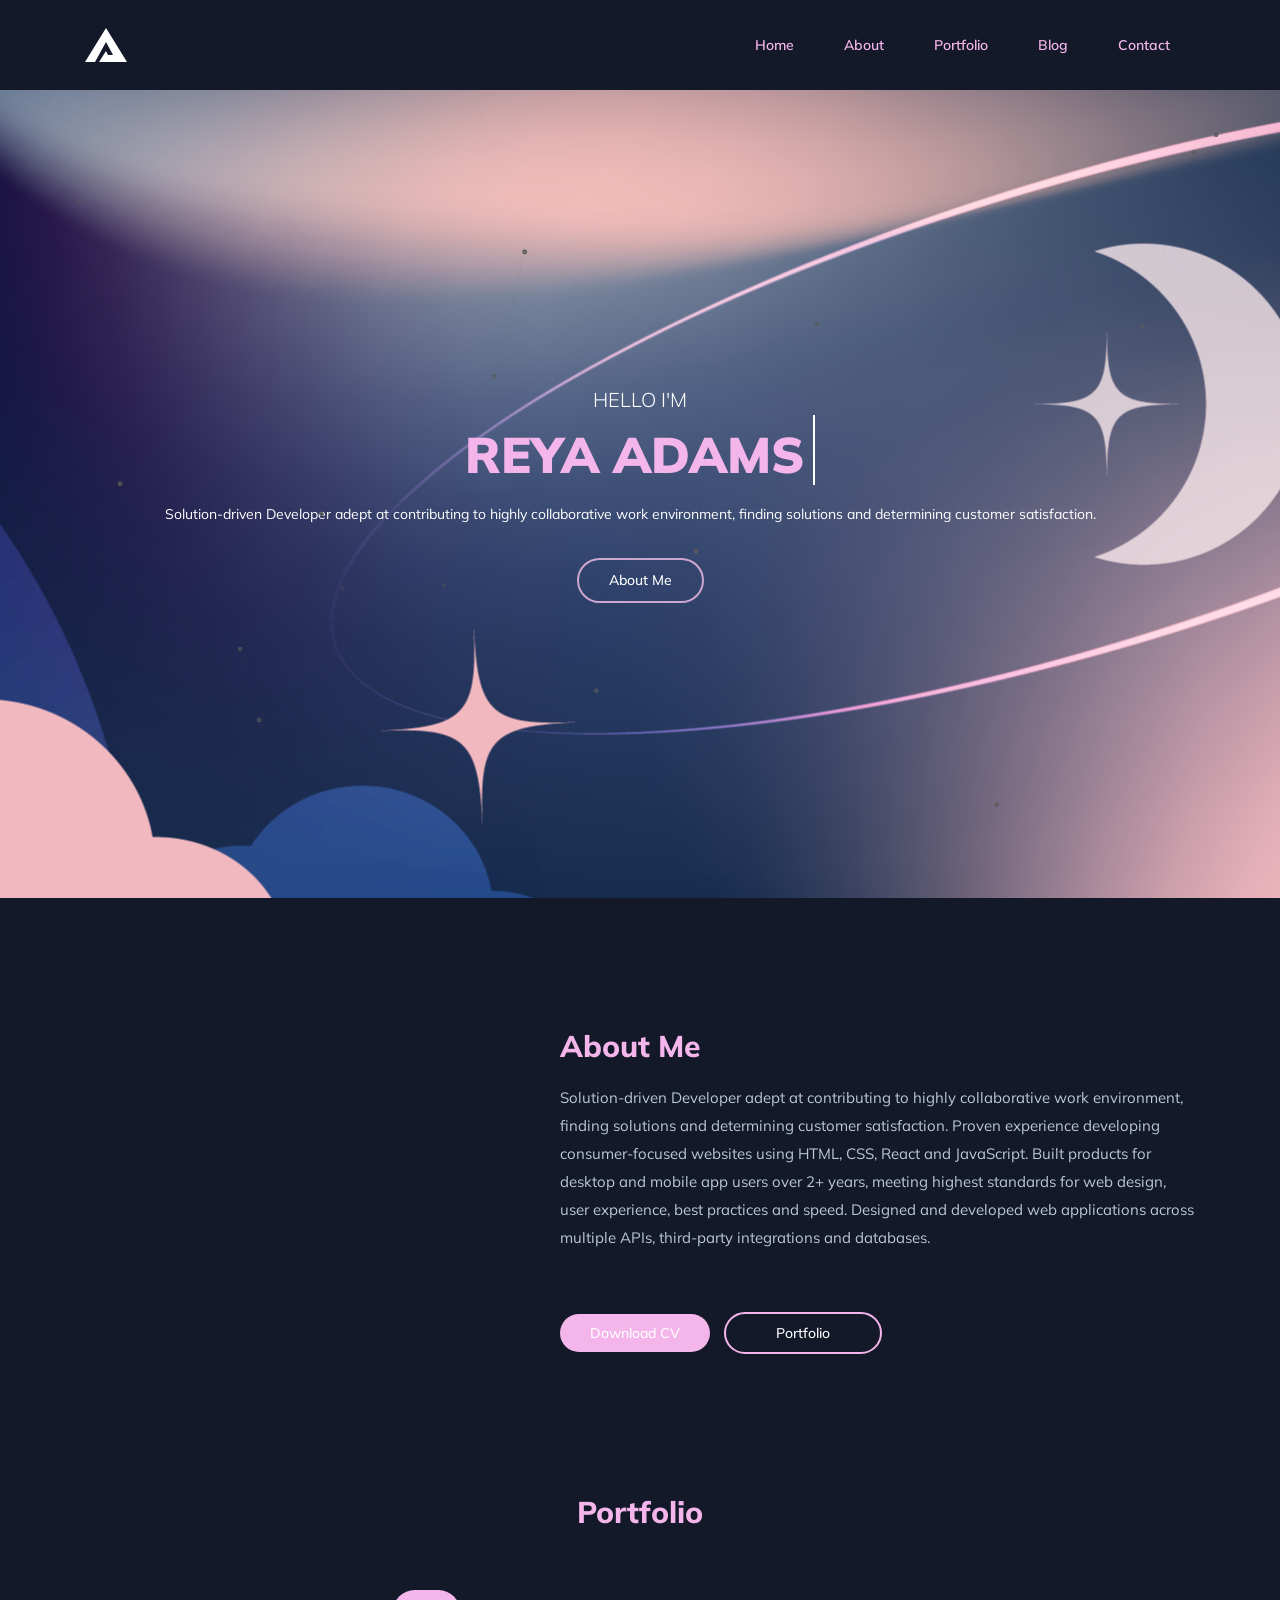
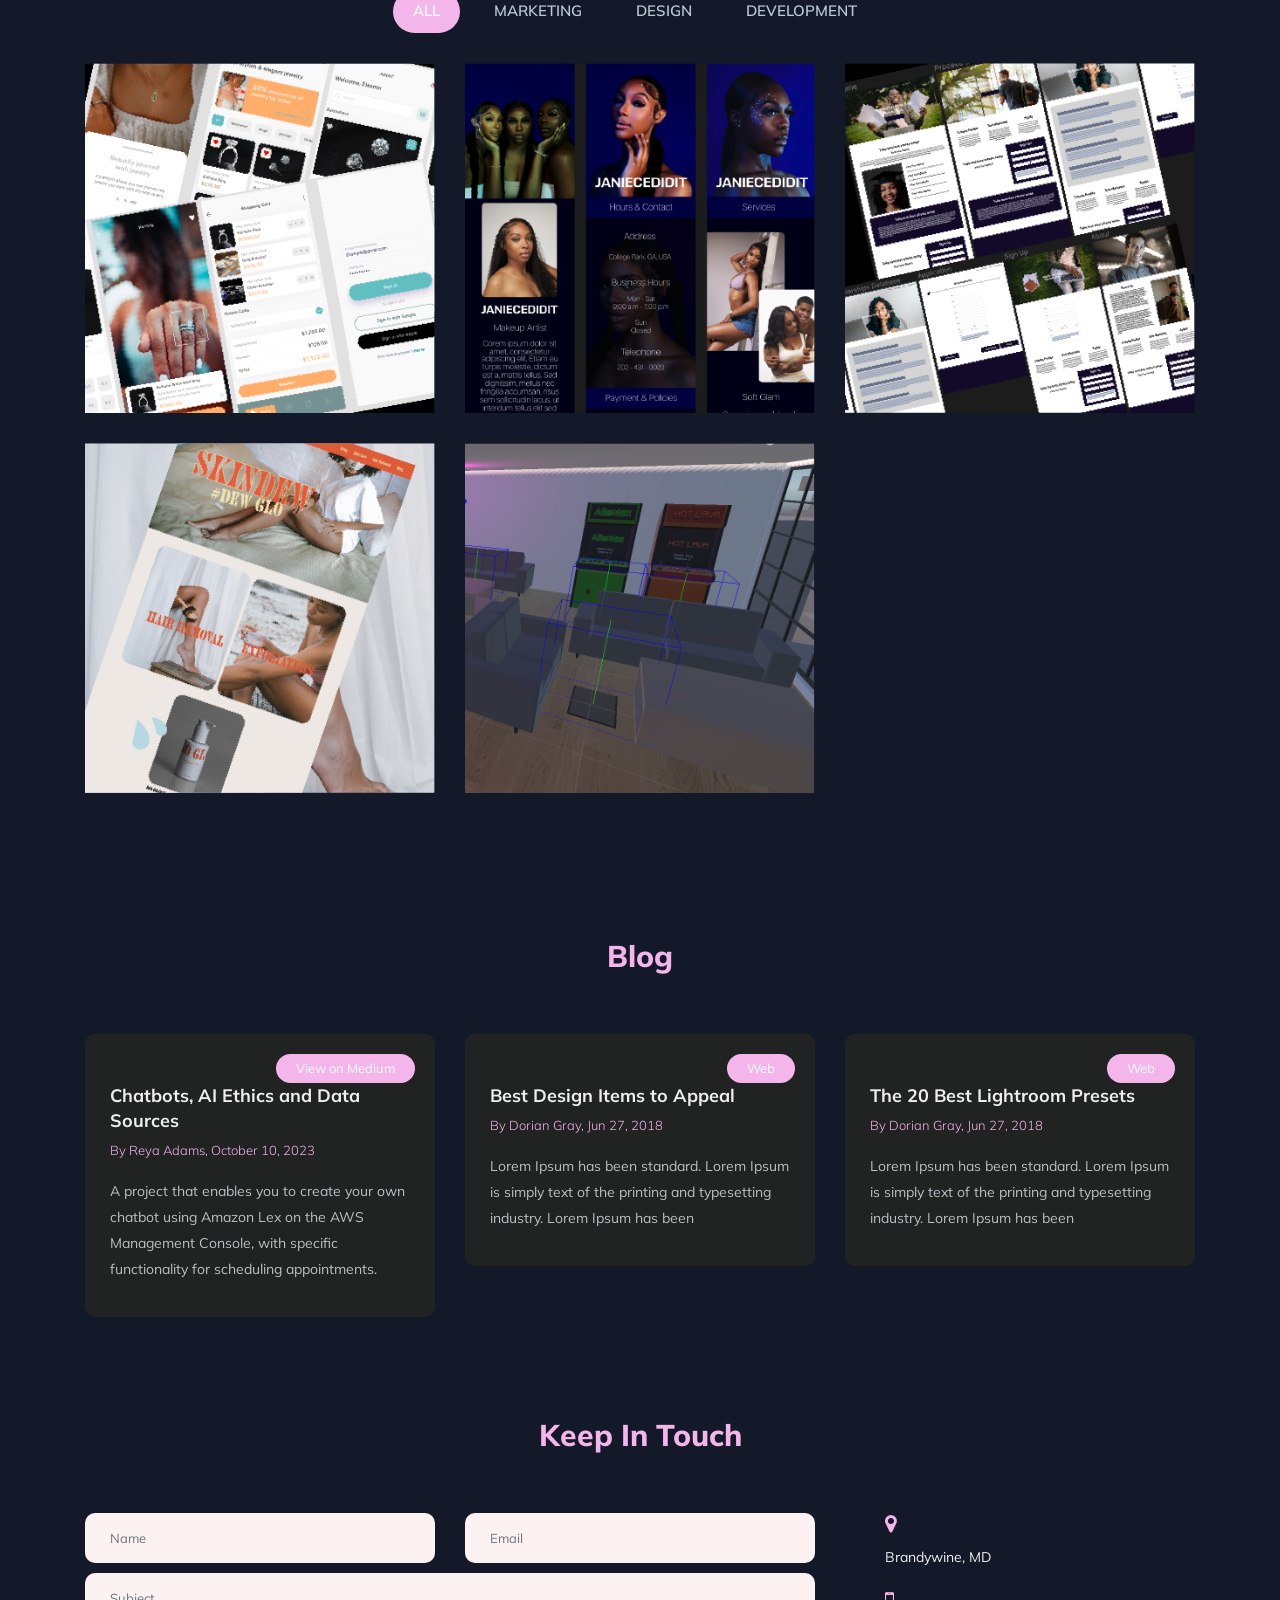
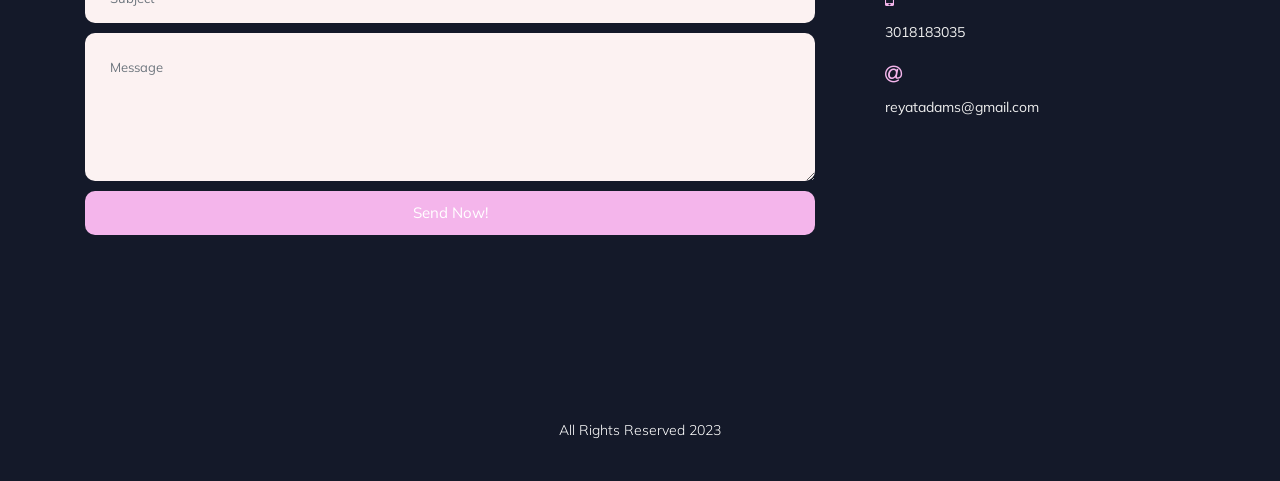
==== index.html @ 49f4ecae "rearrange files" ====
<!DOCTYPE html>
<html lang="en">
    <head>
        <!-- Title -->
        <title>Reya's Portfolio</title>
        <meta charset="UTF-8">
        <meta name="viewport" content="width=device-width, initial-scale=1.0">
        <meta http-equiv="X-UA-Compatible" content="ie=edge">
        
        <!-- description -->
        <meta
            name="description"
            content="A web developer portfolio contributing to highly collaborative work enviroment and finding solutions."/>
        <!-- keywords -->
        <meta
            name="keywords"
            content="creative, modern, clean, bootstrap responsive, html5, css3, portfolio, blog, agency, templates, multipurpose, one page, corporate, start-up, studio, branding, designer, freelancer, carousel, parallax, photography, personal"/>
        <!-- animation -->
        <link rel="stylesheet" href="css/plugins/animate.css"/>
        <!-- Animated Headlines -->
        <link rel="stylesheet" href="css/plugins/animated-headlines.css">
        <!-- bootstrap -->
        <link rel="stylesheet" href="css/bootstrap.min.css"/>
        <!-- font-awesome icon -->
        <link
            href="https://stackpath.bootstrapcdn.com/font-awesome/4.7.0/css/font-awesome.min.css"
            rel="stylesheet">
        <!-- Google Font -->
        <link
            href="https://fonts.googleapis.com/css?family=Muli:200,300,400,600,700,800,900"
            rel="stylesheet">
        <!-- Animated Headlines -->
        <link rel="stylesheet" href="css/plugins/animated-headlines.css">
        <!-- magnific popup -->
        <link rel="stylesheet" href="css/plugins/magnific-popup.css"/>
        <!-- Main Style -->
        <link rel="stylesheet" href="css/main.css"/>
    </head>

    <body>
        <!-- ===== Start Navbar ===== -->
        <nav class="navbar navbar-expand-lg navbar-dark bg-dark fixed-top">
            <div class="container">
                <a class="navbar-brand" href="#"><img src="img/logo.png" alt=""></a>
                <button
                    class="navbar-toggler"
                    type="button"
                    data-toggle="collapse"
                    data-target="#navbarNav"
                    aria-controls="navbarNav"
                    aria-expanded="false"
                    aria-label="Toggle navigation">
                    <span class="navbar-toggler-icon"></span>
                </button>
                <div class="collapse navbar-collapse" id="navbarNav">
                    <ul class="navbar-nav ml-auto">
                        <li class="nav-item">
                            <a class="nav-link" href="#slider">Home</a>
                        </li>
                        <li class="nav-item">
                            <a class="nav-link" href="#about">About</a>
                        </li>
                        <li class="nav-item">
                            <a class="nav-link" href="#portfolio">Portfolio</a>
                        </li>
                        <li class="nav-item">
                            <a class="nav-link" href="#blog">Blog</a>
                        </li>
                        <li class="nav-item">
                            <a class="nav-link" href="#contact">Contact</a>
                        </li>
                    </ul>
                </div>
            </div>
        </nav>
        <!-- ===== End Navbar ===== -->

        <!-- ===== Start Slider ===== -->
        <section class="slider d-flex justify-content-center" id="slider">
            <div class="container text-center">
                    <div class="row all-content">
                        <div class="col-12">
                            <div class="left-content">
                                <p class="hello">
                                    HELLO I'M</p>
                                <!-- Animated Text-->
                                <div class="animated-headlines">
                                    <h1 class="cd-headline clip is-full-width">
                                        <span class="cd-words-wrapper">
                                            <b class="is-visible">Reya Adams</b>
                                            <b>Web Developer</b>
                                            <b>UI/UX Designer</b>
                                        </span>
                                    </h1>
                                </div>
                                <p class="paragraph">
                                    Solution-driven Developer adept at contributing to highly collaborative work environment, finding solutions and determining customer satisfaction.  <br>
                                </p>
                                <a href="#about" target="_blank" class="btn">About Me</a>
                            </div>
                        </div>
                    </div>
            </div>
            <div id="particles-js" class="particels"></div>
        </section>
        <!-- ===== End Slider ===== -->



        <!-- ===== Start About Me ===== -->
        <section class="about-me" id="about">
            <div class="container">
                <div class="row">
                    <div class="col-md-5">
                        <img src="/images/ProfileImage.png" alt="" class="img-fluid">
                    </div>
                    <div class="col-md-7">
                        <h2>About Me</h2>
                        <p>
                            Solution-driven Developer adept at contributing to highly collaborative work environment, finding solutions and determining customer satisfaction. Proven experience developing consumer-focused websites using HTML, CSS, React and JavaScript. Built products for desktop and mobile app users over 2+ years, meeting highest standards for web design, user experience, best practices and speed. Designed and developed web applications across multiple APIs, third-party integrations and databases.
                            <br><br>
                        </p>
                        <a href="https://umuc365-my.sharepoint.com/:w:/g/personal/radams100_student_umgc_edu/EfVvAYSEjItKvmGpZbCrmuQBVjo6UAZ3jlsOa-vEz3hEPQ?e=aNS7NP" target="_blank" class="btn-1">Download CV</a>
                        <a href="#portfolio" class="btn-2">Portfolio</a>
                    </div>
                </div>
            </div>
        </section>
        <!-- ===== End About Me ===== -->

        

       

        <!-- ===== Start Portfolio ===== -->
        <section class="portfolio" id="portfolio">
            <div class="container">
                <h2 class="text-center">Portfolio</h2>
                <div class="row">
                    <div class="col-sm-12">
                        <div class="button-group filter-button-group text-center">
                            <button data-filter="*" class="active">All</button>
                            <button data-filter=".marketing">Marketing</button>
                            <button data-filter=".design">Design</button>
                            <button data-filter=".development">Development</button>
                        </div>
                    </div>
                </div>
                <div class="row grid">
                    <!-- Image-1 -->
                    <div class="col-lg-4 col-md-6 grid-item marketing">
                        <div class="single-portfolio-item ">
                            <img src="/images/Avant.png" alt="" class="img-fluid">
                            <div class="overlay text-center">
                                <div class="content">
                                    <h3>Avant</h3>
                                    <p>Brand</p>
                                    <a href="https://via.placeholder.com/400x400" class="image-link">
                                        <span class="fa fa-eye"></span></a>
                                </div>
                            </div>
                        </div>
                    </div>
                    <!-- Image-2 -->
                    <div class="col-lg-4 col-md-6 grid-item marketing">
                        <div class="single-portfolio-item">
                            <img src="/images/JDI.png" alt="" class="img-fluid">
                            <div class="overlay text-center">
                                <div class="content">
                                    <h3>Brex Logo</h3>
                                    <p>Brand</p>
                                    <a href="https://via.placeholder.com/400x400" class="image-link">
                                        <span class="fa fa-eye"></span></a>
                                </div>
                            </div>
                        </div>
                    </div>
                    <!-- Image-3 -->
                    <div class="col-lg-4 col-md-6 grid-item design">
                        <div class="single-portfolio-item">
                            <img src="/images/Schola.png" alt="" class="img-fluid">
                            <div class="overlay text-center">
                                <div class="content">
                                    <h3>Brex Logo</h3>
                                    <p>Brand</p>
                                    <a href="https://via.placeholder.com/400x400" class="image-link">
                                        <span class="fa fa-eye"></span></a>
                                </div>
                            </div>
                        </div>
                    </div>
                    <!-- Image-4 -->
                    <div class="col-lg-4 col-md-6 grid-item design">
                        <div class="single-portfolio-item">
                            <img src="/images/SkinDew.png" alt="" class="img-fluid">
                            <div class="overlay text-center">
                                <div class="content">
                                    <h3>Brex Logo</h3>
                                    <p>Brand</p>
                                    <a href="https://via.placeholder.com/400x400" class="image-link">
                                        <span class="fa fa-eye"></span></a>
                                </div>
                            </div>
                        </div>
                    </div>
                    <!-- Image-5 -->
                    <div class="col-lg-4 col-md-6 grid-item development">
                        <div class="single-portfolio-item">
                            <img src="/images/VR.png" alt="" class="img-fluid">
                            <div class="overlay text-center">
                                <div class="content">
                                    <h3>Brex Logo</h3>
                                    <p>Brand</p>
                                    <a href="https://via.placeholder.com/400x400" class="image-link">
                                        <span class="fa fa-eye"></span></a>
                                </div>
                            </div>
                        </div>
                    </div>
                   
                            </div>
                        </div>
                    </div>
                </div>

            </div>
        </section>
        <!-- ===== End Portfolio ===== -->


        


        <!-- ===== Start Blog ===== -->
        <section class="blog" id="blog">
            <div class="container">
                <h2 class="text-center">Blog</h2>
                <div class="row">
                    <!-- Post-1 -->
                    <div class="co-md-6 col-lg-4">
                        <div class="box">
                            <div class="image">
                                    <img src="https://miro.medium.com/v2/resize:fit:1200/0*gP3hBr9Vna3K8XTr.jpg" alt="">
                                    <a href="https://medium.com/@reyatadams/chatbots-ai-ethics-and-data-sources-a47f3e309e22" class="cate">View on Medium</a>
                            </div>
                            <div class="text">
                                    <h3><a href="https://medium.com/@reyatadams/chatbots-ai-ethics-and-data-sources-a47f3e309e22">Chatbots, AI Ethics and Data Sources</a></h3>
                                    <h4>By Reya Adams, October 10, 2023</h4>
                                    <p>A project that enables you to create your own chatbot using Amazon Lex on the AWS Management Console, with specific functionality for scheduling appointments.</p>
                            </div>
                        </div>
                    </div>
                    <!-- Post-2 -->
                    <div class="co-md-6 col-lg-4">
                            <div class="box">
                                <div class="image">
                                        <img src="https://via.placeholder.com/400x250" alt="">
                                        <a href="" class="cate">Web</a>
                                </div>
                                <div class="text">
                                        <h3><a href="">Best Design Items to Appeal</a></h3>
                                        <h4>By Dorian Gray, Jun 27, 2018</h4>
                                        <p>Lorem Ipsum has been standard. Lorem Ipsum is simply text of the printing and typesetting industry. Lorem Ipsum has been</p>
                                </div>
                            </div>
                        </div>
                        <!-- Post-3 -->
                    <div class="co-md-6 col-lg-4">
                            <div class="box">
                                <div class="image">
                                        <img src="https://via.placeholder.com/400x250" alt="">
                                        <a href="" class="cate">Web</a>
                                </div>
                                <div class="text">
                                        <h3><a href="">The 20 Best Lightroom Presets</a></h3>
                                        <h4>By Dorian Gray, Jun 27, 2018</h4>
                                        <p>Lorem Ipsum has been standard. Lorem Ipsum is simply text of the printing and typesetting industry. Lorem Ipsum has been</p>
                                </div>
                            </div>
                        </div>

                </div>
            </div>
        </section>
        <!-- ===== End Blog ===== -->



        <!-- ===== Start Contact ===== -->
        <section class="contact" id="contact"> 
            <h2 class="text-center">Keep In Touch</h2>
            <div class="container">
                <div class="row">
                    <div class="col-md-8">

                        <form>
                            <div class="row">
                                <div class="col-sm-6">
                                    <input type="text" class="form-control" placeholder="Name">
                                </div>
                                <div class="col-sm-6">
                                    <input type="email" class="form-control" placeholder="Email">
                                </div>
                                <div class="col-sm-12">
                                    <input type="text" class="form-control" placeholder="Subject">
                                </div>
                            </div>
                            <div class="form-group">
                                <textarea class="form-control" rows="5" id="comment" placeholder="Message"></textarea>
                            </div>
                            <button class="btn btn-block" type="submit">Send Now!</button>
                        </form>
                    </div>
                    <div class="col-md-4">
                        <div class="info">
                            <span class="fa fa-map-marker"></span>
                            <p>Brandywine, MD</p>

                            <span class="fa fa-mobile"></span>
                            <p>3018183035</p>

                            <span class="fa fa-at"></span>
                            <p>reyatadams@gmail.com</p>
                            
                        </div>
                    </div>
                </div>
            </div>
        </section>
        <!-- ===== End Contact ===== -->


        <!-- ===== Start Footer ===== -->
        <footer class="footer text-center">
            <p>All Rights Reserved 2023</p>
        </footer>
        <!-- ===== End Footer ===== -->

        <!-- ==== javascript libraries ==== -->
        <!-- jQuery-->
        <script src="js/plugins/jquery-3.3.1.min.js"></script>
        <!-- Bootstrap 4.1.3 -->
        <script src="js/bootstrap.min.js"></script>
        <script src="js/plugins/popper.min.js"></script>
        <!-- Animated Headlines -->
        <script src="js/plugins/animated-headlines.js"></script>
        <!-- Nav jQuery-->
        <script src="js/plugins/nav.jquery.js"></script>
        <!-- Nav jQuery-->
        <script src="js/plugins/jquery.stellar.js"></script>
        <!-- Isotope -->
        <script src="js/plugins/isotope.pkgd.min.js"></script>
        <!-- Image Loaded -->
        <script src="js/plugins/imagesloaded.pkgd.min.js"></script>
        <!-- Magnific Popup -->
        <script src="js/plugins/magnific-popup.min.js"></script>
        <!-- Smooth-Scroll -->
        <script src="js/smooth-scroll.js"></script>
        <!-- Counter Up -->
        <script src="js/plugins/jquery.waypoints.min.js"></script>
        <script src="js/plugins/jquery.counterup.min.js"></script>
        <!-- Particles Js -->
        <script src="js/plugins/particles.min.js"></script>
        <script src="js/plugins/app.js"></script>
        <!-- Animated Headlines -->
        <script src="js/plugins/animated-headlines..j"></script>
        <script src="js/main.js"></script>

    </body>
</html>
---- css/plugins/animated-headlines.css ----
/* -------------------------------- 

Primary style

-------------------------------- */
*, *::after, *::before {
  -webkit-box-sizing: border-box;
  -moz-box-sizing: border-box;
  box-sizing: border-box;
}

html * {
  -webkit-font-smoothing: antialiased;
  -moz-osx-font-smoothing: grayscale;
}

html {
  font-size: 62.5%;
}

body {
  font-size: 1.6rem;
  font-family: 'Muli', sans-serif;}

a {
  text-decoration: none;
}

.cd-title {
  position: relative;
  height: 160px;
  line-height: 230px;
  text-align: center;
}
.cd-title h1 {
  font-size: 2.4rem;
  font-weight: 700;
}
@media only screen and (min-width: 768px) {
  .cd-title {
    line-height: 250px;
  }
}
@media only screen and (min-width: 1170px) {
  .cd-title {
    height: 200px;
    line-height: 300px;
  }
  .cd-title h1 {
    font-size: 3rem;
  }
}

.cd-intro {
  width: 90%;
  max-width: 768px;
  text-align: center;
}

.cd-intro {
  margin: 4em auto;
}
@media only screen and (min-width: 768px) {
  .cd-intro {
    margin: 5em auto;
  }
}
@media only screen and (min-width: 1170px) {
  .cd-intro {
    margin: 6em auto;
  }
}

.cd-headline {
  font-size: 3rem;
  line-height: 1.2;
}
@media only screen and (min-width: 768px) {
  .cd-headline {
    font-size: 4.4rem;
    font-weight: 300;
  }
}
@media only screen and (min-width: 1170px) {
  .cd-headline {
    font-size: 6rem;
  }
}

.cd-words-wrapper {
  display: inline-block;
  position: relative;
  text-align: left;
}
.cd-words-wrapper b {
  display: inline-block;
  position: absolute;
  white-space: nowrap;
  left: 0;
  top: 0;
}
.cd-words-wrapper b.is-visible {
  position: relative;
}
.no-js .cd-words-wrapper b {
  opacity: 0;
}
.no-js .cd-words-wrapper b.is-visible {
  opacity: 1;
}

/* -------------------------------- 

xrotate-1 

-------------------------------- */
.cd-headline.rotate-1 .cd-words-wrapper {
  -webkit-perspective: 300px;
  -moz-perspective: 300px;
  perspective: 300px;
}
.cd-headline.rotate-1 b {
  opacity: 0;
  -webkit-transform-origin: 50% 100%;
  -moz-transform-origin: 50% 100%;
  -ms-transform-origin: 50% 100%;
  -o-transform-origin: 50% 100%;
  transform-origin: 50% 100%;
  -webkit-transform: rotateX(180deg);
  -moz-transform: rotateX(180deg);
  -ms-transform: rotateX(180deg);
  -o-transform: rotateX(180deg);
  transform: rotateX(180deg);
}
.cd-headline.rotate-1 b.is-visible {
  opacity: 1;
  -webkit-transform: rotateX(0deg);
  -moz-transform: rotateX(0deg);
  -ms-transform: rotateX(0deg);
  -o-transform: rotateX(0deg);
  transform: rotateX(0deg);
  -webkit-animation: cd-rotate-1-in 1.2s;
  -moz-animation: cd-rotate-1-in 1.2s;
  animation: cd-rotate-1-in 1.2s;
}
.cd-headline.rotate-1 b.is-hidden {
  -webkit-transform: rotateX(180deg);
  -moz-transform: rotateX(180deg);
  -ms-transform: rotateX(180deg);
  -o-transform: rotateX(180deg);
  transform: rotateX(180deg);
  -webkit-animation: cd-rotate-1-out 1.2s;
  -moz-animation: cd-rotate-1-out 1.2s;
  animation: cd-rotate-1-out 1.2s;
}

@-webkit-keyframes cd-rotate-1-in {
  0% {
    -webkit-transform: rotateX(180deg);
    opacity: 0;
  }
  35% {
    -webkit-transform: rotateX(120deg);
    opacity: 0;
  }
  65% {
    opacity: 0;
  }
  100% {
    -webkit-transform: rotateX(360deg);
    opacity: 1;
  }
}
@-moz-keyframes cd-rotate-1-in {
  0% {
    -moz-transform: rotateX(180deg);
    opacity: 0;
  }
  35% {
    -moz-transform: rotateX(120deg);
    opacity: 0;
  }
  65% {
    opacity: 0;
  }
  100% {
    -moz-transform: rotateX(360deg);
    opacity: 1;
  }
}
@keyframes cd-rotate-1-in {
  0% {
    -webkit-transform: rotateX(180deg);
    -moz-transform: rotateX(180deg);
    -ms-transform: rotateX(180deg);
    -o-transform: rotateX(180deg);
    transform: rotateX(180deg);
    opacity: 0;
  }
  35% {
    -webkit-transform: rotateX(120deg);
    -moz-transform: rotateX(120deg);
    -ms-transform: rotateX(120deg);
    -o-transform: rotateX(120deg);
    transform: rotateX(120deg);
    opacity: 0;
  }
  65% {
    opacity: 0;
  }
  100% {
    -webkit-transform: rotateX(360deg);
    -moz-transform: rotateX(360deg);
    -ms-transform: rotateX(360deg);
    -o-transform: rotateX(360deg);
    transform: rotateX(360deg);
    opacity: 1;
  }
}
@-webkit-keyframes cd-rotate-1-out {
  0% {
    -webkit-transform: rotateX(0deg);
    opacity: 1;
  }
  35% {
    -webkit-transform: rotateX(-40deg);
    opacity: 1;
  }
  65% {
    opacity: 0;
  }
  100% {
    -webkit-transform: rotateX(180deg);
    opacity: 0;
  }
}
@-moz-keyframes cd-rotate-1-out {
  0% {
    -moz-transform: rotateX(0deg);
    opacity: 1;
  }
  35% {
    -moz-transform: rotateX(-40deg);
    opacity: 1;
  }
  65% {
    opacity: 0;
  }
  100% {
    -moz-transform: rotateX(180deg);
    opacity: 0;
  }
}
@keyframes cd-rotate-1-out {
  0% {
    -webkit-transform: rotateX(0deg);
    -moz-transform: rotateX(0deg);
    -ms-transform: rotateX(0deg);
    -o-transform: rotateX(0deg);
    transform: rotateX(0deg);
    opacity: 1;
  }
  35% {
    -webkit-transform: rotateX(-40deg);
    -moz-transform: rotateX(-40deg);
    -ms-transform: rotateX(-40deg);
    -o-transform: rotateX(-40deg);
    transform: rotateX(-40deg);
    opacity: 1;
  }
  65% {
    opacity: 0;
  }
  100% {
    -webkit-transform: rotateX(180deg);
    -moz-transform: rotateX(180deg);
    -ms-transform: rotateX(180deg);
    -o-transform: rotateX(180deg);
    transform: rotateX(180deg);
    opacity: 0;
  }
}
/* -------------------------------- 

xtype 

-------------------------------- */
.cd-headline.type .cd-words-wrapper {
  vertical-align: top;
  overflow: hidden;
}
.cd-headline.type .cd-words-wrapper::after {
  /* vertical bar */
  content: '';
  position: absolute;
  right: 0;
  top: 50%;
  bottom: auto;
  -webkit-transform: translateY(-50%);
  -moz-transform: translateY(-50%);
  -ms-transform: translateY(-50%);
  -o-transform: translateY(-50%);
  transform: translateY(-50%);
  height: 90%;
  width: 1px;
  background-color: #aebcb9;
}
.cd-headline.type .cd-words-wrapper.waiting::after {
  -webkit-animation: cd-pulse 1s infinite;
  -moz-animation: cd-pulse 1s infinite;
  animation: cd-pulse 1s infinite;
}
.cd-headline.type .cd-words-wrapper.selected {
  background-color: #aebcb9;
}
.cd-headline.type .cd-words-wrapper.selected::after {
  visibility: hidden;
}
.cd-headline.type .cd-words-wrapper.selected b {
  color: #0d0d0d;
}
.cd-headline.type b {
  visibility: hidden;
}
.cd-headline.type b.is-visible {
  visibility: visible;
}
.cd-headline.type i {
  position: absolute;
  visibility: hidden;
}
.cd-headline.type i.in {
  position: relative;
  visibility: visible;
}

@-webkit-keyframes cd-pulse {
  0% {
    -webkit-transform: translateY(-50%) scale(1);
    opacity: 1;
  }
  40% {
    -webkit-transform: translateY(-50%) scale(0.9);
    opacity: 0;
  }
  100% {
    -webkit-transform: translateY(-50%) scale(0);
    opacity: 0;
  }
}
@-moz-keyframes cd-pulse {
  0% {
    -moz-transform: translateY(-50%) scale(1);
    opacity: 1;
  }
  40% {
    -moz-transform: translateY(-50%) scale(0.9);
    opacity: 0;
  }
  100% {
    -moz-transform: translateY(-50%) scale(0);
    opacity: 0;
  }
}
@keyframes cd-pulse {
  0% {
    -webkit-transform: translateY(-50%) scale(1);
    -moz-transform: translateY(-50%) scale(1);
    -ms-transform: translateY(-50%) scale(1);
    -o-transform: translateY(-50%) scale(1);
    transform: translateY(-50%) scale(1);
    opacity: 1;
  }
  40% {
    -webkit-transform: translateY(-50%) scale(0.9);
    -moz-transform: translateY(-50%) scale(0.9);
    -ms-transform: translateY(-50%) scale(0.9);
    -o-transform: translateY(-50%) scale(0.9);
    transform: translateY(-50%) scale(0.9);
    opacity: 0;
  }
  100% {
    -webkit-transform: translateY(-50%) scale(0);
    -moz-transform: translateY(-50%) scale(0);
    -ms-transform: translateY(-50%) scale(0);
    -o-transform: translateY(-50%) scale(0);
    transform: translateY(-50%) scale(0);
    opacity: 0;
  }
}
/* -------------------------------- 

xrotate-2 

-------------------------------- */
.cd-headline.rotate-2 .cd-words-wrapper {
  -webkit-perspective: 300px;
  -moz-perspective: 300px;
  perspective: 300px;
}
.cd-headline.rotate-2 i, .cd-headline.rotate-2 em {
  display: inline-block;
  -webkit-backface-visibility: hidden;
  backface-visibility: hidden;
}
.cd-headline.rotate-2 b {
  opacity: 0;
}
.cd-headline.rotate-2 i {
  -webkit-transform-style: preserve-3d;
  -moz-transform-style: preserve-3d;
  -ms-transform-style: preserve-3d;
  -o-transform-style: preserve-3d;
  transform-style: preserve-3d;
  -webkit-transform: translateZ(-20px) rotateX(90deg);
  -moz-transform: translateZ(-20px) rotateX(90deg);
  -ms-transform: translateZ(-20px) rotateX(90deg);
  -o-transform: translateZ(-20px) rotateX(90deg);
  transform: translateZ(-20px) rotateX(90deg);
  opacity: 0;
}
.is-visible .cd-headline.rotate-2 i {
  opacity: 1;
}
.cd-headline.rotate-2 i.in {
  -webkit-animation: cd-rotate-2-in 0.4s forwards;
  -moz-animation: cd-rotate-2-in 0.4s forwards;
  animation: cd-rotate-2-in 0.4s forwards;
}
.cd-headline.rotate-2 i.out {
  -webkit-animation: cd-rotate-2-out 0.4s forwards;
  -moz-animation: cd-rotate-2-out 0.4s forwards;
  animation: cd-rotate-2-out 0.4s forwards;
}
.cd-headline.rotate-2 em {
  -webkit-transform: translateZ(20px);
  -moz-transform: translateZ(20px);
  -ms-transform: translateZ(20px);
  -o-transform: translateZ(20px);
  transform: translateZ(20px);
}

.no-csstransitions .cd-headline.rotate-2 i {
  -webkit-transform: rotateX(0deg);
  -moz-transform: rotateX(0deg);
  -ms-transform: rotateX(0deg);
  -o-transform: rotateX(0deg);
  transform: rotateX(0deg);
  opacity: 0;
}
.no-csstransitions .cd-headline.rotate-2 i em {
  -webkit-transform: scale(1);
  -moz-transform: scale(1);
  -ms-transform: scale(1);
  -o-transform: scale(1);
  transform: scale(1);
}

.no-csstransitions .cd-headline.rotate-2 .is-visible i {
  opacity: 1;
}

@-webkit-keyframes cd-rotate-2-in {
  0% {
    opacity: 0;
    -webkit-transform: translateZ(-20px) rotateX(90deg);
  }
  60% {
    opacity: 1;
    -webkit-transform: translateZ(-20px) rotateX(-10deg);
  }
  100% {
    opacity: 1;
    -webkit-transform: translateZ(-20px) rotateX(0deg);
  }
}
@-moz-keyframes cd-rotate-2-in {
  0% {
    opacity: 0;
    -moz-transform: translateZ(-20px) rotateX(90deg);
  }
  60% {
    opacity: 1;
    -moz-transform: translateZ(-20px) rotateX(-10deg);
  }
  100% {
    opacity: 1;
    -moz-transform: translateZ(-20px) rotateX(0deg);
  }
}
@keyframes cd-rotate-2-in {
  0% {
    opacity: 0;
    -webkit-transform: translateZ(-20px) rotateX(90deg);
    -moz-transform: translateZ(-20px) rotateX(90deg);
    -ms-transform: translateZ(-20px) rotateX(90deg);
    -o-transform: translateZ(-20px) rotateX(90deg);
    transform: translateZ(-20px) rotateX(90deg);
  }
  60% {
    opacity: 1;
    -webkit-transform: translateZ(-20px) rotateX(-10deg);
    -moz-transform: translateZ(-20px) rotateX(-10deg);
    -ms-transform: translateZ(-20px) rotateX(-10deg);
    -o-transform: translateZ(-20px) rotateX(-10deg);
    transform: translateZ(-20px) rotateX(-10deg);
  }
  100% {
    opacity: 1;
    -webkit-transform: translateZ(-20px) rotateX(0deg);
    -moz-transform: translateZ(-20px) rotateX(0deg);
    -ms-transform: translateZ(-20px) rotateX(0deg);
    -o-transform: translateZ(-20px) rotateX(0deg);
    transform: translateZ(-20px) rotateX(0deg);
  }
}
@-webkit-keyframes cd-rotate-2-out {
  0% {
    opacity: 1;
    -webkit-transform: translateZ(-20px) rotateX(0);
  }
  60% {
    opacity: 0;
    -webkit-transform: translateZ(-20px) rotateX(-100deg);
  }
  100% {
    opacity: 0;
    -webkit-transform: translateZ(-20px) rotateX(-90deg);
  }
}
@-moz-keyframes cd-rotate-2-out {
  0% {
    opacity: 1;
    -moz-transform: translateZ(-20px) rotateX(0);
  }
  60% {
    opacity: 0;
    -moz-transform: translateZ(-20px) rotateX(-100deg);
  }
  100% {
    opacity: 0;
    -moz-transform: translateZ(-20px) rotateX(-90deg);
  }
}
@keyframes cd-rotate-2-out {
  0% {
    opacity: 1;
    -webkit-transform: translateZ(-20px) rotateX(0);
    -moz-transform: translateZ(-20px) rotateX(0);
    -ms-transform: translateZ(-20px) rotateX(0);
    -o-transform: translateZ(-20px) rotateX(0);
    transform: translateZ(-20px) rotateX(0);
  }
  60% {
    opacity: 0;
    -webkit-transform: translateZ(-20px) rotateX(-100deg);
    -moz-transform: translateZ(-20px) rotateX(-100deg);
    -ms-transform: translateZ(-20px) rotateX(-100deg);
    -o-transform: translateZ(-20px) rotateX(-100deg);
    transform: translateZ(-20px) rotateX(-100deg);
  }
  100% {
    opacity: 0;
    -webkit-transform: translateZ(-20px) rotateX(-90deg);
    -moz-transform: translateZ(-20px) rotateX(-90deg);
    -ms-transform: translateZ(-20px) rotateX(-90deg);
    -o-transform: translateZ(-20px) rotateX(-90deg);
    transform: translateZ(-20px) rotateX(-90deg);
  }
}
/* -------------------------------- 

xloading-bar 

-------------------------------- */
.cd-headline.loading-bar span {
  display: inline-block;
  padding: .2em 0;
}
.cd-headline.loading-bar .cd-words-wrapper {
  overflow: hidden;
  vertical-align: top;
}
.cd-headline.loading-bar .cd-words-wrapper::after {
  /* loading bar */
  content: '';
  position: absolute;
  left: 0;
  bottom: 0;
  height: 3px;
  width: 0;
  background: #0096a7;
  z-index: 2;
  -webkit-transition: width 0.3s -0.1s;
  -moz-transition: width 0.3s -0.1s;
  transition: width 0.3s -0.1s;
}
.cd-headline.loading-bar .cd-words-wrapper.is-loading::after {
  width: 100%;
  -webkit-transition: width 3s;
  -moz-transition: width 3s;
  transition: width 3s;
}
.cd-headline.loading-bar b {
  top: .2em;
  opacity: 0;
  -webkit-transition: opacity 0.3s;
  -moz-transition: opacity 0.3s;
  transition: opacity 0.3s;
}
.cd-headline.loading-bar b.is-visible {
  opacity: 1;
  top: 0;
}

/* -------------------------------- 

xslide 

-------------------------------- */
.cd-headline.slide span {
  display: inline-block;
  padding: .2em 0;
}
.cd-headline.slide .cd-words-wrapper {
  overflow: hidden;
  vertical-align: top;
}
.cd-headline.slide b {
  opacity: 0;
  top: .2em;
}
.cd-headline.slide b.is-visible {
  top: 0;
  opacity: 1;
  -webkit-animation: slide-in 0.6s;
  -moz-animation: slide-in 0.6s;
  animation: slide-in 0.6s;
}
.cd-headline.slide b.is-hidden {
  -webkit-animation: slide-out 0.6s;
  -moz-animation: slide-out 0.6s;
  animation: slide-out 0.6s;
}

@-webkit-keyframes slide-in {
  0% {
    opacity: 0;
    -webkit-transform: translateY(-100%);
  }
  60% {
    opacity: 1;
    -webkit-transform: translateY(20%);
  }
  100% {
    opacity: 1;
    -webkit-transform: translateY(0);
  }
}
@-moz-keyframes slide-in {
  0% {
    opacity: 0;
    -moz-transform: translateY(-100%);
  }
  60% {
    opacity: 1;
    -moz-transform: translateY(20%);
  }
  100% {
    opacity: 1;
    -moz-transform: translateY(0);
  }
}
@keyframes slide-in {
  0% {
    opacity: 0;
    -webkit-transform: translateY(-100%);
    -moz-transform: translateY(-100%);
    -ms-transform: translateY(-100%);
    -o-transform: translateY(-100%);
    transform: translateY(-100%);
  }
  60% {
    opacity: 1;
    -webkit-transform: translateY(20%);
    -moz-transform: translateY(20%);
    -ms-transform: translateY(20%);
    -o-transform: translateY(20%);
    transform: translateY(20%);
  }
  100% {
    opacity: 1;
    -webkit-transform: translateY(0);
    -moz-transform: translateY(0);
    -ms-transform: translateY(0);
    -o-transform: translateY(0);
    transform: translateY(0);
  }
}
@-webkit-keyframes slide-out {
  0% {
    opacity: 1;
    -webkit-transform: translateY(0);
  }
  60% {
    opacity: 0;
    -webkit-transform: translateY(120%);
  }
  100% {
    opacity: 0;
    -webkit-transform: translateY(100%);
  }
}
@-moz-keyframes slide-out {
  0% {
    opacity: 1;
    -moz-transform: translateY(0);
  }
  60% {
    opacity: 0;
    -moz-transform: translateY(120%);
  }
  100% {
    opacity: 0;
    -moz-transform: translateY(100%);
  }
}
@keyframes slide-out {
  0% {
    opacity: 1;
    -webkit-transform: translateY(0);
    -moz-transform: translateY(0);
    -ms-transform: translateY(0);
    -o-transform: translateY(0);
    transform: translateY(0);
  }
  60% {
    opacity: 0;
    -webkit-transform: translateY(120%);
    -moz-transform: translateY(120%);
    -ms-transform: translateY(120%);
    -o-transform: translateY(120%);
    transform: translateY(120%);
  }
  100% {
    opacity: 0;
    -webkit-transform: translateY(100%);
    -moz-transform: translateY(100%);
    -ms-transform: translateY(100%);
    -o-transform: translateY(100%);
    transform: translateY(100%);
  }
}
/* -------------------------------- 

xclip 

-------------------------------- */
.cd-headline.clip span {
  display: inline-block;
  padding: .2em 0;
}
.cd-headline.clip .cd-words-wrapper {
  overflow: hidden;
  vertical-align: top;
}
.cd-headline.clip .cd-words-wrapper::after {
  /* line */
  content: '';
  position: absolute;
  top: 0;
  right: 0;
  width: 2px;
  height: 70px;
  background-color: #ffffff;
}
.cd-headline.clip b {
  opacity: 0;
}
.cd-headline.clip b.is-visible {
  opacity: 1;
}

/* -------------------------------- 

xzoom 

-------------------------------- */
.cd-headline.zoom .cd-words-wrapper {
  -webkit-perspective: 300px;
  -moz-perspective: 300px;
  perspective: 300px;
}
.cd-headline.zoom b {
  opacity: 0;
}
.cd-headline.zoom b.is-visible {
  opacity: 1;
  -webkit-animation: zoom-in 0.8s;
  -moz-animation: zoom-in 0.8s;
  animation: zoom-in 0.8s;
}
.cd-headline.zoom b.is-hidden {
  -webkit-animation: zoom-out 0.8s;
  -moz-animation: zoom-out 0.8s;
  animation: zoom-out 0.8s;
}

@-webkit-keyframes zoom-in {
  0% {
    opacity: 0;
    -webkit-transform: translateZ(100px);
  }
  100% {
    opacity: 1;
    -webkit-transform: translateZ(0);
  }
}
@-moz-keyframes zoom-in {
  0% {
    opacity: 0;
    -moz-transform: translateZ(100px);
  }
  100% {
    opacity: 1;
    -moz-transform: translateZ(0);
  }
}
@keyframes zoom-in {
  0% {
    opacity: 0;
    -webkit-transform: translateZ(100px);
    -moz-transform: translateZ(100px);
    -ms-transform: translateZ(100px);
    -o-transform: translateZ(100px);
    transform: translateZ(100px);
  }
  100% {
    opacity: 1;
    -webkit-transform: translateZ(0);
    -moz-transform: translateZ(0);
    -ms-transform: translateZ(0);
    -o-transform: translateZ(0);
    transform: translateZ(0);
  }
}
@-webkit-keyframes zoom-out {
  0% {
    opacity: 1;
    -webkit-transform: translateZ(0);
  }
  100% {
    opacity: 0;
    -webkit-transform: translateZ(-100px);
  }
}
@-moz-keyframes zoom-out {
  0% {
    opacity: 1;
    -moz-transform: translateZ(0);
  }
  100% {
    opacity: 0;
    -moz-transform: translateZ(-100px);
  }
}
@keyframes zoom-out {
  0% {
    opacity: 1;
    -webkit-transform: translateZ(0);
    -moz-transform: translateZ(0);
    -ms-transform: translateZ(0);
    -o-transform: translateZ(0);
    transform: translateZ(0);
  }
  100% {
    opacity: 0;
    -webkit-transform: translateZ(-100px);
    -moz-transform: translateZ(-100px);
    -ms-transform: translateZ(-100px);
    -o-transform: translateZ(-100px);
    transform: translateZ(-100px);
  }
}
/* -------------------------------- 

xrotate-3 

-------------------------------- */
.cd-headline.rotate-3 .cd-words-wrapper {
  -webkit-perspective: 300px;
  -moz-perspective: 300px;
  perspective: 300px;
}
.cd-headline.rotate-3 b {
  opacity: 0;
}
.cd-headline.rotate-3 i {
  display: inline-block;
  -webkit-transform: rotateY(180deg);
  -moz-transform: rotateY(180deg);
  -ms-transform: rotateY(180deg);
  -o-transform: rotateY(180deg);
  transform: rotateY(180deg);
  -webkit-backface-visibility: hidden;
  backface-visibility: hidden;
}
.is-visible .cd-headline.rotate-3 i {
  -webkit-transform: rotateY(0deg);
  -moz-transform: rotateY(0deg);
  -ms-transform: rotateY(0deg);
  -o-transform: rotateY(0deg);
  transform: rotateY(0deg);
}
.cd-headline.rotate-3 i.in {
  -webkit-animation: cd-rotate-3-in 0.6s forwards;
  -moz-animation: cd-rotate-3-in 0.6s forwards;
  animation: cd-rotate-3-in 0.6s forwards;
}
.cd-headline.rotate-3 i.out {
  -webkit-animation: cd-rotate-3-out 0.6s forwards;
  -moz-animation: cd-rotate-3-out 0.6s forwards;
  animation: cd-rotate-3-out 0.6s forwards;
}

.no-csstransitions .cd-headline.rotate-3 i {
  -webkit-transform: rotateY(0deg);
  -moz-transform: rotateY(0deg);
  -ms-transform: rotateY(0deg);
  -o-transform: rotateY(0deg);
  transform: rotateY(0deg);
  opacity: 0;
}

.no-csstransitions .cd-headline.rotate-3 .is-visible i {
  opacity: 1;
}

@-webkit-keyframes cd-rotate-3-in {
  0% {
    -webkit-transform: rotateY(180deg);
  }
  100% {
    -webkit-transform: rotateY(0deg);
  }
}
@-moz-keyframes cd-rotate-3-in {
  0% {
    -moz-transform: rotateY(180deg);
  }
  100% {
    -moz-transform: rotateY(0deg);
  }
}
@keyframes cd-rotate-3-in {
  0% {
    -webkit-transform: rotateY(180deg);
    -moz-transform: rotateY(180deg);
    -ms-transform: rotateY(180deg);
    -o-transform: rotateY(180deg);
    transform: rotateY(180deg);
  }
  100% {
    -webkit-transform: rotateY(0deg);
    -moz-transform: rotateY(0deg);
    -ms-transform: rotateY(0deg);
    -o-transform: rotateY(0deg);
    transform: rotateY(0deg);
  }
}
@-webkit-keyframes cd-rotate-3-out {
  0% {
    -webkit-transform: rotateY(0);
  }
  100% {
    -webkit-transform: rotateY(-180deg);
  }
}
@-moz-keyframes cd-rotate-3-out {
  0% {
    -moz-transform: rotateY(0);
  }
  100% {
    -moz-transform: rotateY(-180deg);
  }
}
@keyframes cd-rotate-3-out {
  0% {
    -webkit-transform: rotateY(0);
    -moz-transform: rotateY(0);
    -ms-transform: rotateY(0);
    -o-transform: rotateY(0);
    transform: rotateY(0);
  }
  100% {
    -webkit-transform: rotateY(-180deg);
    -moz-transform: rotateY(-180deg);
    -ms-transform: rotateY(-180deg);
    -o-transform: rotateY(-180deg);
    transform: rotateY(-180deg);
  }
}
/* -------------------------------- 

xscale 

-------------------------------- */
.cd-headline.scale b {
  opacity: 0;
}
.cd-headline.scale i {
  display: inline-block;
  opacity: 0;
  -webkit-transform: scale(0);
  -moz-transform: scale(0);
  -ms-transform: scale(0);
  -o-transform: scale(0);
  transform: scale(0);
}
.is-visible .cd-headline.scale i {
  opacity: 1;
}
.cd-headline.scale i.in {
  -webkit-animation: scale-up 0.6s forwards;
  -moz-animation: scale-up 0.6s forwards;
  animation: scale-up 0.6s forwards;
}
.cd-headline.scale i.out {
  -webkit-animation: scale-down 0.6s forwards;
  -moz-animation: scale-down 0.6s forwards;
  animation: scale-down 0.6s forwards;
}

.no-csstransitions .cd-headline.scale i {
  -webkit-transform: scale(1);
  -moz-transform: scale(1);
  -ms-transform: scale(1);
  -o-transform: scale(1);
  transform: scale(1);
  opacity: 0;
}

.no-csstransitions .cd-headline.scale .is-visible i {
  opacity: 1;
}

@-webkit-keyframes scale-up {
  0% {
    -webkit-transform: scale(0);
    opacity: 0;
  }
  60% {
    -webkit-transform: scale(1.2);
    opacity: 1;
  }
  100% {
    -webkit-transform: scale(1);
    opacity: 1;
  }
}
@-moz-keyframes scale-up {
  0% {
    -moz-transform: scale(0);
    opacity: 0;
  }
  60% {
    -moz-transform: scale(1.2);
    opacity: 1;
  }
  100% {
    -moz-transform: scale(1);
    opacity: 1;
  }
}
@keyframes scale-up {
  0% {
    -webkit-transform: scale(0);
    -moz-transform: scale(0);
    -ms-transform: scale(0);
    -o-transform: scale(0);
    transform: scale(0);
    opacity: 0;
  }
  60% {
    -webkit-transform: scale(1.2);
    -moz-transform: scale(1.2);
    -ms-transform: scale(1.2);
    -o-transform: scale(1.2);
    transform: scale(1.2);
    opacity: 1;
  }
  100% {
    -webkit-transform: scale(1);
    -moz-transform: scale(1);
    -ms-transform: scale(1);
    -o-transform: scale(1);
    transform: scale(1);
    opacity: 1;
  }
}
@-webkit-keyframes scale-down {
  0% {
    -webkit-transform: scale(1);
    opacity: 1;
  }
  60% {
    -webkit-transform: scale(0);
    opacity: 0;
  }
}
@-moz-keyframes scale-down {
  0% {
    -moz-transform: scale(1);
    opacity: 1;
  }
  60% {
    -moz-transform: scale(0);
    opacity: 0;
  }
}
@keyframes scale-down {
  0% {
    -webkit-transform: scale(1);
    -moz-transform: scale(1);
    -ms-transform: scale(1);
    -o-transform: scale(1);
    transform: scale(1);
    opacity: 1;
  }
  60% {
    -webkit-transform: scale(0);
    -moz-transform: scale(0);
    -ms-transform: scale(0);
    -o-transform: scale(0);
    transform: scale(0);
    opacity: 0;
  }
}
/* -------------------------------- 

xpush 

-------------------------------- */
.cd-headline.push b {
  opacity: 0;
}
.cd-headline.push b.is-visible {
  opacity: 1;
  -webkit-animation: push-in 0.6s;
  -moz-animation: push-in 0.6s;
  animation: push-in 0.6s;
}
.cd-headline.push b.is-hidden {
  -webkit-animation: push-out 0.6s;
  -moz-animation: push-out 0.6s;
  animation: push-out 0.6s;
}

@-webkit-keyframes push-in {
  0% {
    opacity: 0;
    -webkit-transform: translateX(-100%);
  }
  60% {
    opacity: 1;
    -webkit-transform: translateX(10%);
  }
  100% {
    opacity: 1;
    -webkit-transform: translateX(0);
  }
}
@-moz-keyframes push-in {
  0% {
    opacity: 0;
    -moz-transform: translateX(-100%);
  }
  60% {
    opacity: 1;
    -moz-transform: translateX(10%);
  }
  100% {
    opacity: 1;
    -moz-transform: translateX(0);
  }
}
@keyframes push-in {
  0% {
    opacity: 0;
    -webkit-transform: translateX(-100%);
    -moz-transform: translateX(-100%);
    -ms-transform: translateX(-100%);
    -o-transform: translateX(-100%);
    transform: translateX(-100%);
  }
  60% {
    opacity: 1;
    -webkit-transform: translateX(10%);
    -moz-transform: translateX(10%);
    -ms-transform: translateX(10%);
    -o-transform: translateX(10%);
    transform: translateX(10%);
  }
  100% {
    opacity: 1;
    -webkit-transform: translateX(0);
    -moz-transform: translateX(0);
    -ms-transform: translateX(0);
    -o-transform: translateX(0);
    transform: translateX(0);
  }
}
@-webkit-keyframes push-out {
  0% {
    opacity: 1;
    -webkit-transform: translateX(0);
  }
  60% {
    opacity: 0;
    -webkit-transform: translateX(110%);
  }
  100% {
    opacity: 0;
    -webkit-transform: translateX(100%);
  }
}
@-moz-keyframes push-out {
  0% {
    opacity: 1;
    -moz-transform: translateX(0);
  }
  60% {
    opacity: 0;
    -moz-transform: translateX(110%);
  }
  100% {
    opacity: 0;
    -moz-transform: translateX(100%);
  }
}
@keyframes push-out {
  0% {
    opacity: 1;
    -webkit-transform: translateX(0);
    -moz-transform: translateX(0);
    -ms-transform: translateX(0);
    -o-transform: translateX(0);
    transform: translateX(0);
  }
  60% {
    opacity: 0;
    -webkit-transform: translateX(110%);
    -moz-transform: translateX(110%);
    -ms-transform: translateX(110%);
    -o-transform: translateX(110%);
    transform: translateX(110%);
  }
  100% {
    opacity: 0;
    -webkit-transform: translateX(100%);
    -moz-transform: translateX(100%);
    -ms-transform: translateX(100%);
    -o-transform: translateX(100%);
    transform: translateX(100%);
  }
}
---- css/plugins/animated-headlines.css ----
/* -------------------------------- 

Primary style

-------------------------------- */
*, *::after, *::before {
  -webkit-box-sizing: border-box;
  -moz-box-sizing: border-box;
  box-sizing: border-box;
}

html * {
  -webkit-font-smoothing: antialiased;
  -moz-osx-font-smoothing: grayscale;
}

html {
  font-size: 62.5%;
}

body {
  font-size: 1.6rem;
  font-family: 'Muli', sans-serif;}

a {
  text-decoration: none;
}

.cd-title {
  position: relative;
  height: 160px;
  line-height: 230px;
  text-align: center;
}
.cd-title h1 {
  font-size: 2.4rem;
  font-weight: 700;
}
@media only screen and (min-width: 768px) {
  .cd-title {
    line-height: 250px;
  }
}
@media only screen and (min-width: 1170px) {
  .cd-title {
    height: 200px;
    line-height: 300px;
  }
  .cd-title h1 {
    font-size: 3rem;
  }
}

.cd-intro {
  width: 90%;
  max-width: 768px;
  text-align: center;
}

.cd-intro {
  margin: 4em auto;
}
@media only screen and (min-width: 768px) {
  .cd-intro {
    margin: 5em auto;
  }
}
@media only screen and (min-width: 1170px) {
  .cd-intro {
    margin: 6em auto;
  }
}

.cd-headline {
  font-size: 3rem;
  line-height: 1.2;
}
@media only screen and (min-width: 768px) {
  .cd-headline {
    font-size: 4.4rem;
    font-weight: 300;
  }
}
@media only screen and (min-width: 1170px) {
  .cd-headline {
    font-size: 6rem;
  }
}

.cd-words-wrapper {
  display: inline-block;
  position: relative;
  text-align: left;
}
.cd-words-wrapper b {
  display: inline-block;
  position: absolute;
  white-space: nowrap;
  left: 0;
  top: 0;
}
.cd-words-wrapper b.is-visible {
  position: relative;
}
.no-js .cd-words-wrapper b {
  opacity: 0;
}
.no-js .cd-words-wrapper b.is-visible {
  opacity: 1;
}

/* -------------------------------- 

xrotate-1 

-------------------------------- */
.cd-headline.rotate-1 .cd-words-wrapper {
  -webkit-perspective: 300px;
  -moz-perspective: 300px;
  perspective: 300px;
}
.cd-headline.rotate-1 b {
  opacity: 0;
  -webkit-transform-origin: 50% 100%;
  -moz-transform-origin: 50% 100%;
  -ms-transform-origin: 50% 100%;
  -o-transform-origin: 50% 100%;
  transform-origin: 50% 100%;
  -webkit-transform: rotateX(180deg);
  -moz-transform: rotateX(180deg);
  -ms-transform: rotateX(180deg);
  -o-transform: rotateX(180deg);
  transform: rotateX(180deg);
}
.cd-headline.rotate-1 b.is-visible {
  opacity: 1;
  -webkit-transform: rotateX(0deg);
  -moz-transform: rotateX(0deg);
  -ms-transform: rotateX(0deg);
  -o-transform: rotateX(0deg);
  transform: rotateX(0deg);
  -webkit-animation: cd-rotate-1-in 1.2s;
  -moz-animation: cd-rotate-1-in 1.2s;
  animation: cd-rotate-1-in 1.2s;
}
.cd-headline.rotate-1 b.is-hidden {
  -webkit-transform: rotateX(180deg);
  -moz-transform: rotateX(180deg);
  -ms-transform: rotateX(180deg);
  -o-transform: rotateX(180deg);
  transform: rotateX(180deg);
  -webkit-animation: cd-rotate-1-out 1.2s;
  -moz-animation: cd-rotate-1-out 1.2s;
  animation: cd-rotate-1-out 1.2s;
}

@-webkit-keyframes cd-rotate-1-in {
  0% {
    -webkit-transform: rotateX(180deg);
    opacity: 0;
  }
  35% {
    -webkit-transform: rotateX(120deg);
    opacity: 0;
  }
  65% {
    opacity: 0;
  }
  100% {
    -webkit-transform: rotateX(360deg);
    opacity: 1;
  }
}
@-moz-keyframes cd-rotate-1-in {
  0% {
    -moz-transform: rotateX(180deg);
    opacity: 0;
  }
  35% {
    -moz-transform: rotateX(120deg);
    opacity: 0;
  }
  65% {
    opacity: 0;
  }
  100% {
    -moz-transform: rotateX(360deg);
    opacity: 1;
  }
}
@keyframes cd-rotate-1-in {
  0% {
    -webkit-transform: rotateX(180deg);
    -moz-transform: rotateX(180deg);
    -ms-transform: rotateX(180deg);
    -o-transform: rotateX(180deg);
    transform: rotateX(180deg);
    opacity: 0;
  }
  35% {
    -webkit-transform: rotateX(120deg);
    -moz-transform: rotateX(120deg);
    -ms-transform: rotateX(120deg);
    -o-transform: rotateX(120deg);
    transform: rotateX(120deg);
    opacity: 0;
  }
  65% {
    opacity: 0;
  }
  100% {
    -webkit-transform: rotateX(360deg);
    -moz-transform: rotateX(360deg);
    -ms-transform: rotateX(360deg);
    -o-transform: rotateX(360deg);
    transform: rotateX(360deg);
    opacity: 1;
  }
}
@-webkit-keyframes cd-rotate-1-out {
  0% {
    -webkit-transform: rotateX(0deg);
    opacity: 1;
  }
  35% {
    -webkit-transform: rotateX(-40deg);
    opacity: 1;
  }
  65% {
    opacity: 0;
  }
  100% {
    -webkit-transform: rotateX(180deg);
    opacity: 0;
  }
}
@-moz-keyframes cd-rotate-1-out {
  0% {
    -moz-transform: rotateX(0deg);
    opacity: 1;
  }
  35% {
    -moz-transform: rotateX(-40deg);
    opacity: 1;
  }
  65% {
    opacity: 0;
  }
  100% {
    -moz-transform: rotateX(180deg);
    opacity: 0;
  }
}
@keyframes cd-rotate-1-out {
  0% {
    -webkit-transform: rotateX(0deg);
    -moz-transform: rotateX(0deg);
    -ms-transform: rotateX(0deg);
    -o-transform: rotateX(0deg);
    transform: rotateX(0deg);
    opacity: 1;
  }
  35% {
    -webkit-transform: rotateX(-40deg);
    -moz-transform: rotateX(-40deg);
    -ms-transform: rotateX(-40deg);
    -o-transform: rotateX(-40deg);
    transform: rotateX(-40deg);
    opacity: 1;
  }
  65% {
    opacity: 0;
  }
  100% {
    -webkit-transform: rotateX(180deg);
    -moz-transform: rotateX(180deg);
    -ms-transform: rotateX(180deg);
    -o-transform: rotateX(180deg);
    transform: rotateX(180deg);
    opacity: 0;
  }
}
/* -------------------------------- 

xtype 

-------------------------------- */
.cd-headline.type .cd-words-wrapper {
  vertical-align: top;
  overflow: hidden;
}
.cd-headline.type .cd-words-wrapper::after {
  /* vertical bar */
  content: '';
  position: absolute;
  right: 0;
  top: 50%;
  bottom: auto;
  -webkit-transform: translateY(-50%);
  -moz-transform: translateY(-50%);
  -ms-transform: translateY(-50%);
  -o-transform: translateY(-50%);
  transform: translateY(-50%);
  height: 90%;
  width: 1px;
  background-color: #aebcb9;
}
.cd-headline.type .cd-words-wrapper.waiting::after {
  -webkit-animation: cd-pulse 1s infinite;
  -moz-animation: cd-pulse 1s infinite;
  animation: cd-pulse 1s infinite;
}
.cd-headline.type .cd-words-wrapper.selected {
  background-color: #aebcb9;
}
.cd-headline.type .cd-words-wrapper.selected::after {
  visibility: hidden;
}
.cd-headline.type .cd-words-wrapper.selected b {
  color: #0d0d0d;
}
.cd-headline.type b {
  visibility: hidden;
}
.cd-headline.type b.is-visible {
  visibility: visible;
}
.cd-headline.type i {
  position: absolute;
  visibility: hidden;
}
.cd-headline.type i.in {
  position: relative;
  visibility: visible;
}

@-webkit-keyframes cd-pulse {
  0% {
    -webkit-transform: translateY(-50%) scale(1);
    opacity: 1;
  }
  40% {
    -webkit-transform: translateY(-50%) scale(0.9);
    opacity: 0;
  }
  100% {
    -webkit-transform: translateY(-50%) scale(0);
    opacity: 0;
  }
}
@-moz-keyframes cd-pulse {
  0% {
    -moz-transform: translateY(-50%) scale(1);
    opacity: 1;
  }
  40% {
    -moz-transform: translateY(-50%) scale(0.9);
    opacity: 0;
  }
  100% {
    -moz-transform: translateY(-50%) scale(0);
    opacity: 0;
  }
}
@keyframes cd-pulse {
  0% {
    -webkit-transform: translateY(-50%) scale(1);
    -moz-transform: translateY(-50%) scale(1);
    -ms-transform: translateY(-50%) scale(1);
    -o-transform: translateY(-50%) scale(1);
    transform: translateY(-50%) scale(1);
    opacity: 1;
  }
  40% {
    -webkit-transform: translateY(-50%) scale(0.9);
    -moz-transform: translateY(-50%) scale(0.9);
    -ms-transform: translateY(-50%) scale(0.9);
    -o-transform: translateY(-50%) scale(0.9);
    transform: translateY(-50%) scale(0.9);
    opacity: 0;
  }
  100% {
    -webkit-transform: translateY(-50%) scale(0);
    -moz-transform: translateY(-50%) scale(0);
    -ms-transform: translateY(-50%) scale(0);
    -o-transform: translateY(-50%) scale(0);
    transform: translateY(-50%) scale(0);
    opacity: 0;
  }
}
/* -------------------------------- 

xrotate-2 

-------------------------------- */
.cd-headline.rotate-2 .cd-words-wrapper {
  -webkit-perspective: 300px;
  -moz-perspective: 300px;
  perspective: 300px;
}
.cd-headline.rotate-2 i, .cd-headline.rotate-2 em {
  display: inline-block;
  -webkit-backface-visibility: hidden;
  backface-visibility: hidden;
}
.cd-headline.rotate-2 b {
  opacity: 0;
}
.cd-headline.rotate-2 i {
  -webkit-transform-style: preserve-3d;
  -moz-transform-style: preserve-3d;
  -ms-transform-style: preserve-3d;
  -o-transform-style: preserve-3d;
  transform-style: preserve-3d;
  -webkit-transform: translateZ(-20px) rotateX(90deg);
  -moz-transform: translateZ(-20px) rotateX(90deg);
  -ms-transform: translateZ(-20px) rotateX(90deg);
  -o-transform: translateZ(-20px) rotateX(90deg);
  transform: translateZ(-20px) rotateX(90deg);
  opacity: 0;
}
.is-visible .cd-headline.rotate-2 i {
  opacity: 1;
}
.cd-headline.rotate-2 i.in {
  -webkit-animation: cd-rotate-2-in 0.4s forwards;
  -moz-animation: cd-rotate-2-in 0.4s forwards;
  animation: cd-rotate-2-in 0.4s forwards;
}
.cd-headline.rotate-2 i.out {
  -webkit-animation: cd-rotate-2-out 0.4s forwards;
  -moz-animation: cd-rotate-2-out 0.4s forwards;
  animation: cd-rotate-2-out 0.4s forwards;
}
.cd-headline.rotate-2 em {
  -webkit-transform: translateZ(20px);
  -moz-transform: translateZ(20px);
  -ms-transform: translateZ(20px);
  -o-transform: translateZ(20px);
  transform: translateZ(20px);
}

.no-csstransitions .cd-headline.rotate-2 i {
  -webkit-transform: rotateX(0deg);
  -moz-transform: rotateX(0deg);
  -ms-transform: rotateX(0deg);
  -o-transform: rotateX(0deg);
  transform: rotateX(0deg);
  opacity: 0;
}
.no-csstransitions .cd-headline.rotate-2 i em {
  -webkit-transform: scale(1);
  -moz-transform: scale(1);
  -ms-transform: scale(1);
  -o-transform: scale(1);
  transform: scale(1);
}

.no-csstransitions .cd-headline.rotate-2 .is-visible i {
  opacity: 1;
}

@-webkit-keyframes cd-rotate-2-in {
  0% {
    opacity: 0;
    -webkit-transform: translateZ(-20px) rotateX(90deg);
  }
  60% {
    opacity: 1;
    -webkit-transform: translateZ(-20px) rotateX(-10deg);
  }
  100% {
    opacity: 1;
    -webkit-transform: translateZ(-20px) rotateX(0deg);
  }
}
@-moz-keyframes cd-rotate-2-in {
  0% {
    opacity: 0;
    -moz-transform: translateZ(-20px) rotateX(90deg);
  }
  60% {
    opacity: 1;
    -moz-transform: translateZ(-20px) rotateX(-10deg);
  }
  100% {
    opacity: 1;
    -moz-transform: translateZ(-20px) rotateX(0deg);
  }
}
@keyframes cd-rotate-2-in {
  0% {
    opacity: 0;
    -webkit-transform: translateZ(-20px) rotateX(90deg);
    -moz-transform: translateZ(-20px) rotateX(90deg);
    -ms-transform: translateZ(-20px) rotateX(90deg);
    -o-transform: translateZ(-20px) rotateX(90deg);
    transform: translateZ(-20px) rotateX(90deg);
  }
  60% {
    opacity: 1;
    -webkit-transform: translateZ(-20px) rotateX(-10deg);
    -moz-transform: translateZ(-20px) rotateX(-10deg);
    -ms-transform: translateZ(-20px) rotateX(-10deg);
    -o-transform: translateZ(-20px) rotateX(-10deg);
    transform: translateZ(-20px) rotateX(-10deg);
  }
  100% {
    opacity: 1;
    -webkit-transform: translateZ(-20px) rotateX(0deg);
    -moz-transform: translateZ(-20px) rotateX(0deg);
    -ms-transform: translateZ(-20px) rotateX(0deg);
    -o-transform: translateZ(-20px) rotateX(0deg);
    transform: translateZ(-20px) rotateX(0deg);
  }
}
@-webkit-keyframes cd-rotate-2-out {
  0% {
    opacity: 1;
    -webkit-transform: translateZ(-20px) rotateX(0);
  }
  60% {
    opacity: 0;
    -webkit-transform: translateZ(-20px) rotateX(-100deg);
  }
  100% {
    opacity: 0;
    -webkit-transform: translateZ(-20px) rotateX(-90deg);
  }
}
@-moz-keyframes cd-rotate-2-out {
  0% {
    opacity: 1;
    -moz-transform: translateZ(-20px) rotateX(0);
  }
  60% {
    opacity: 0;
    -moz-transform: translateZ(-20px) rotateX(-100deg);
  }
  100% {
    opacity: 0;
    -moz-transform: translateZ(-20px) rotateX(-90deg);
  }
}
@keyframes cd-rotate-2-out {
  0% {
    opacity: 1;
    -webkit-transform: translateZ(-20px) rotateX(0);
    -moz-transform: translateZ(-20px) rotateX(0);
    -ms-transform: translateZ(-20px) rotateX(0);
    -o-transform: translateZ(-20px) rotateX(0);
    transform: translateZ(-20px) rotateX(0);
  }
  60% {
    opacity: 0;
    -webkit-transform: translateZ(-20px) rotateX(-100deg);
    -moz-transform: translateZ(-20px) rotateX(-100deg);
    -ms-transform: translateZ(-20px) rotateX(-100deg);
    -o-transform: translateZ(-20px) rotateX(-100deg);
    transform: translateZ(-20px) rotateX(-100deg);
  }
  100% {
    opacity: 0;
    -webkit-transform: translateZ(-20px) rotateX(-90deg);
    -moz-transform: translateZ(-20px) rotateX(-90deg);
    -ms-transform: translateZ(-20px) rotateX(-90deg);
    -o-transform: translateZ(-20px) rotateX(-90deg);
    transform: translateZ(-20px) rotateX(-90deg);
  }
}
/* -------------------------------- 

xloading-bar 

-------------------------------- */
.cd-headline.loading-bar span {
  display: inline-block;
  padding: .2em 0;
}
.cd-headline.loading-bar .cd-words-wrapper {
  overflow: hidden;
  vertical-align: top;
}
.cd-headline.loading-bar .cd-words-wrapper::after {
  /* loading bar */
  content: '';
  position: absolute;
  left: 0;
  bottom: 0;
  height: 3px;
  width: 0;
  background: #0096a7;
  z-index: 2;
  -webkit-transition: width 0.3s -0.1s;
  -moz-transition: width 0.3s -0.1s;
  transition: width 0.3s -0.1s;
}
.cd-headline.loading-bar .cd-words-wrapper.is-loading::after {
  width: 100%;
  -webkit-transition: width 3s;
  -moz-transition: width 3s;
  transition: width 3s;
}
.cd-headline.loading-bar b {
  top: .2em;
  opacity: 0;
  -webkit-transition: opacity 0.3s;
  -moz-transition: opacity 0.3s;
  transition: opacity 0.3s;
}
.cd-headline.loading-bar b.is-visible {
  opacity: 1;
  top: 0;
}

/* -------------------------------- 

xslide 

-------------------------------- */
.cd-headline.slide span {
  display: inline-block;
  padding: .2em 0;
}
.cd-headline.slide .cd-words-wrapper {
  overflow: hidden;
  vertical-align: top;
}
.cd-headline.slide b {
  opacity: 0;
  top: .2em;
}
.cd-headline.slide b.is-visible {
  top: 0;
  opacity: 1;
  -webkit-animation: slide-in 0.6s;
  -moz-animation: slide-in 0.6s;
  animation: slide-in 0.6s;
}
.cd-headline.slide b.is-hidden {
  -webkit-animation: slide-out 0.6s;
  -moz-animation: slide-out 0.6s;
  animation: slide-out 0.6s;
}

@-webkit-keyframes slide-in {
  0% {
    opacity: 0;
    -webkit-transform: translateY(-100%);
  }
  60% {
    opacity: 1;
    -webkit-transform: translateY(20%);
  }
  100% {
    opacity: 1;
    -webkit-transform: translateY(0);
  }
}
@-moz-keyframes slide-in {
  0% {
    opacity: 0;
    -moz-transform: translateY(-100%);
  }
  60% {
    opacity: 1;
    -moz-transform: translateY(20%);
  }
  100% {
    opacity: 1;
    -moz-transform: translateY(0);
  }
}
@keyframes slide-in {
  0% {
    opacity: 0;
    -webkit-transform: translateY(-100%);
    -moz-transform: translateY(-100%);
    -ms-transform: translateY(-100%);
    -o-transform: translateY(-100%);
    transform: translateY(-100%);
  }
  60% {
    opacity: 1;
    -webkit-transform: translateY(20%);
    -moz-transform: translateY(20%);
    -ms-transform: translateY(20%);
    -o-transform: translateY(20%);
    transform: translateY(20%);
  }
  100% {
    opacity: 1;
    -webkit-transform: translateY(0);
    -moz-transform: translateY(0);
    -ms-transform: translateY(0);
    -o-transform: translateY(0);
    transform: translateY(0);
  }
}
@-webkit-keyframes slide-out {
  0% {
    opacity: 1;
    -webkit-transform: translateY(0);
  }
  60% {
    opacity: 0;
    -webkit-transform: translateY(120%);
  }
  100% {
    opacity: 0;
    -webkit-transform: translateY(100%);
  }
}
@-moz-keyframes slide-out {
  0% {
    opacity: 1;
    -moz-transform: translateY(0);
  }
  60% {
    opacity: 0;
    -moz-transform: translateY(120%);
  }
  100% {
    opacity: 0;
    -moz-transform: translateY(100%);
  }
}
@keyframes slide-out {
  0% {
    opacity: 1;
    -webkit-transform: translateY(0);
    -moz-transform: translateY(0);
    -ms-transform: translateY(0);
    -o-transform: translateY(0);
    transform: translateY(0);
  }
  60% {
    opacity: 0;
    -webkit-transform: translateY(120%);
    -moz-transform: translateY(120%);
    -ms-transform: translateY(120%);
    -o-transform: translateY(120%);
    transform: translateY(120%);
  }
  100% {
    opacity: 0;
    -webkit-transform: translateY(100%);
    -moz-transform: translateY(100%);
    -ms-transform: translateY(100%);
    -o-transform: translateY(100%);
    transform: translateY(100%);
  }
}
/* -------------------------------- 

xclip 

-------------------------------- */
.cd-headline.clip span {
  display: inline-block;
  padding: .2em 0;
}
.cd-headline.clip .cd-words-wrapper {
  overflow: hidden;
  vertical-align: top;
}
.cd-headline.clip .cd-words-wrapper::after {
  /* line */
  content: '';
  position: absolute;
  top: 0;
  right: 0;
  width: 2px;
  height: 70px;
  background-color: #ffffff;
}
.cd-headline.clip b {
  opacity: 0;
}
.cd-headline.clip b.is-visible {
  opacity: 1;
}

/* -------------------------------- 

xzoom 

-------------------------------- */
.cd-headline.zoom .cd-words-wrapper {
  -webkit-perspective: 300px;
  -moz-perspective: 300px;
  perspective: 300px;
}
.cd-headline.zoom b {
  opacity: 0;
}
.cd-headline.zoom b.is-visible {
  opacity: 1;
  -webkit-animation: zoom-in 0.8s;
  -moz-animation: zoom-in 0.8s;
  animation: zoom-in 0.8s;
}
.cd-headline.zoom b.is-hidden {
  -webkit-animation: zoom-out 0.8s;
  -moz-animation: zoom-out 0.8s;
  animation: zoom-out 0.8s;
}

@-webkit-keyframes zoom-in {
  0% {
    opacity: 0;
    -webkit-transform: translateZ(100px);
  }
  100% {
    opacity: 1;
    -webkit-transform: translateZ(0);
  }
}
@-moz-keyframes zoom-in {
  0% {
    opacity: 0;
    -moz-transform: translateZ(100px);
  }
  100% {
    opacity: 1;
    -moz-transform: translateZ(0);
  }
}
@keyframes zoom-in {
  0% {
    opacity: 0;
    -webkit-transform: translateZ(100px);
    -moz-transform: translateZ(100px);
    -ms-transform: translateZ(100px);
    -o-transform: translateZ(100px);
    transform: translateZ(100px);
  }
  100% {
    opacity: 1;
    -webkit-transform: translateZ(0);
    -moz-transform: translateZ(0);
    -ms-transform: translateZ(0);
    -o-transform: translateZ(0);
    transform: translateZ(0);
  }
}
@-webkit-keyframes zoom-out {
  0% {
    opacity: 1;
    -webkit-transform: translateZ(0);
  }
  100% {
    opacity: 0;
    -webkit-transform: translateZ(-100px);
  }
}
@-moz-keyframes zoom-out {
  0% {
    opacity: 1;
    -moz-transform: translateZ(0);
  }
  100% {
    opacity: 0;
    -moz-transform: translateZ(-100px);
  }
}
@keyframes zoom-out {
  0% {
    opacity: 1;
    -webkit-transform: translateZ(0);
    -moz-transform: translateZ(0);
    -ms-transform: translateZ(0);
    -o-transform: translateZ(0);
    transform: translateZ(0);
  }
  100% {
    opacity: 0;
    -webkit-transform: translateZ(-100px);
    -moz-transform: translateZ(-100px);
    -ms-transform: translateZ(-100px);
    -o-transform: translateZ(-100px);
    transform: translateZ(-100px);
  }
}
/* -------------------------------- 

xrotate-3 

-------------------------------- */
.cd-headline.rotate-3 .cd-words-wrapper {
  -webkit-perspective: 300px;
  -moz-perspective: 300px;
  perspective: 300px;
}
.cd-headline.rotate-3 b {
  opacity: 0;
}
.cd-headline.rotate-3 i {
  display: inline-block;
  -webkit-transform: rotateY(180deg);
  -moz-transform: rotateY(180deg);
  -ms-transform: rotateY(180deg);
  -o-transform: rotateY(180deg);
  transform: rotateY(180deg);
  -webkit-backface-visibility: hidden;
  backface-visibility: hidden;
}
.is-visible .cd-headline.rotate-3 i {
  -webkit-transform: rotateY(0deg);
  -moz-transform: rotateY(0deg);
  -ms-transform: rotateY(0deg);
  -o-transform: rotateY(0deg);
  transform: rotateY(0deg);
}
.cd-headline.rotate-3 i.in {
  -webkit-animation: cd-rotate-3-in 0.6s forwards;
  -moz-animation: cd-rotate-3-in 0.6s forwards;
  animation: cd-rotate-3-in 0.6s forwards;
}
.cd-headline.rotate-3 i.out {
  -webkit-animation: cd-rotate-3-out 0.6s forwards;
  -moz-animation: cd-rotate-3-out 0.6s forwards;
  animation: cd-rotate-3-out 0.6s forwards;
}

.no-csstransitions .cd-headline.rotate-3 i {
  -webkit-transform: rotateY(0deg);
  -moz-transform: rotateY(0deg);
  -ms-transform: rotateY(0deg);
  -o-transform: rotateY(0deg);
  transform: rotateY(0deg);
  opacity: 0;
}

.no-csstransitions .cd-headline.rotate-3 .is-visible i {
  opacity: 1;
}

@-webkit-keyframes cd-rotate-3-in {
  0% {
    -webkit-transform: rotateY(180deg);
  }
  100% {
    -webkit-transform: rotateY(0deg);
  }
}
@-moz-keyframes cd-rotate-3-in {
  0% {
    -moz-transform: rotateY(180deg);
  }
  100% {
    -moz-transform: rotateY(0deg);
  }
}
@keyframes cd-rotate-3-in {
  0% {
    -webkit-transform: rotateY(180deg);
    -moz-transform: rotateY(180deg);
    -ms-transform: rotateY(180deg);
    -o-transform: rotateY(180deg);
    transform: rotateY(180deg);
  }
  100% {
    -webkit-transform: rotateY(0deg);
    -moz-transform: rotateY(0deg);
    -ms-transform: rotateY(0deg);
    -o-transform: rotateY(0deg);
    transform: rotateY(0deg);
  }
}
@-webkit-keyframes cd-rotate-3-out {
  0% {
    -webkit-transform: rotateY(0);
  }
  100% {
    -webkit-transform: rotateY(-180deg);
  }
}
@-moz-keyframes cd-rotate-3-out {
  0% {
    -moz-transform: rotateY(0);
  }
  100% {
    -moz-transform: rotateY(-180deg);
  }
}
@keyframes cd-rotate-3-out {
  0% {
    -webkit-transform: rotateY(0);
    -moz-transform: rotateY(0);
    -ms-transform: rotateY(0);
    -o-transform: rotateY(0);
    transform: rotateY(0);
  }
  100% {
    -webkit-transform: rotateY(-180deg);
    -moz-transform: rotateY(-180deg);
    -ms-transform: rotateY(-180deg);
    -o-transform: rotateY(-180deg);
    transform: rotateY(-180deg);
  }
}
/* -------------------------------- 

xscale 

-------------------------------- */
.cd-headline.scale b {
  opacity: 0;
}
.cd-headline.scale i {
  display: inline-block;
  opacity: 0;
  -webkit-transform: scale(0);
  -moz-transform: scale(0);
  -ms-transform: scale(0);
  -o-transform: scale(0);
  transform: scale(0);
}
.is-visible .cd-headline.scale i {
  opacity: 1;
}
.cd-headline.scale i.in {
  -webkit-animation: scale-up 0.6s forwards;
  -moz-animation: scale-up 0.6s forwards;
  animation: scale-up 0.6s forwards;
}
.cd-headline.scale i.out {
  -webkit-animation: scale-down 0.6s forwards;
  -moz-animation: scale-down 0.6s forwards;
  animation: scale-down 0.6s forwards;
}

.no-csstransitions .cd-headline.scale i {
  -webkit-transform: scale(1);
  -moz-transform: scale(1);
  -ms-transform: scale(1);
  -o-transform: scale(1);
  transform: scale(1);
  opacity: 0;
}

.no-csstransitions .cd-headline.scale .is-visible i {
  opacity: 1;
}

@-webkit-keyframes scale-up {
  0% {
    -webkit-transform: scale(0);
    opacity: 0;
  }
  60% {
    -webkit-transform: scale(1.2);
    opacity: 1;
  }
  100% {
    -webkit-transform: scale(1);
    opacity: 1;
  }
}
@-moz-keyframes scale-up {
  0% {
    -moz-transform: scale(0);
    opacity: 0;
  }
  60% {
    -moz-transform: scale(1.2);
    opacity: 1;
  }
  100% {
    -moz-transform: scale(1);
    opacity: 1;
  }
}
@keyframes scale-up {
  0% {
    -webkit-transform: scale(0);
    -moz-transform: scale(0);
    -ms-transform: scale(0);
    -o-transform: scale(0);
    transform: scale(0);
    opacity: 0;
  }
  60% {
    -webkit-transform: scale(1.2);
    -moz-transform: scale(1.2);
    -ms-transform: scale(1.2);
    -o-transform: scale(1.2);
    transform: scale(1.2);
    opacity: 1;
  }
  100% {
    -webkit-transform: scale(1);
    -moz-transform: scale(1);
    -ms-transform: scale(1);
    -o-transform: scale(1);
    transform: scale(1);
    opacity: 1;
  }
}
@-webkit-keyframes scale-down {
  0% {
    -webkit-transform: scale(1);
    opacity: 1;
  }
  60% {
    -webkit-transform: scale(0);
    opacity: 0;
  }
}
@-moz-keyframes scale-down {
  0% {
    -moz-transform: scale(1);
    opacity: 1;
  }
  60% {
    -moz-transform: scale(0);
    opacity: 0;
  }
}
@keyframes scale-down {
  0% {
    -webkit-transform: scale(1);
    -moz-transform: scale(1);
    -ms-transform: scale(1);
    -o-transform: scale(1);
    transform: scale(1);
    opacity: 1;
  }
  60% {
    -webkit-transform: scale(0);
    -moz-transform: scale(0);
    -ms-transform: scale(0);
    -o-transform: scale(0);
    transform: scale(0);
    opacity: 0;
  }
}
/* -------------------------------- 

xpush 

-------------------------------- */
.cd-headline.push b {
  opacity: 0;
}
.cd-headline.push b.is-visible {
  opacity: 1;
  -webkit-animation: push-in 0.6s;
  -moz-animation: push-in 0.6s;
  animation: push-in 0.6s;
}
.cd-headline.push b.is-hidden {
  -webkit-animation: push-out 0.6s;
  -moz-animation: push-out 0.6s;
  animation: push-out 0.6s;
}

@-webkit-keyframes push-in {
  0% {
    opacity: 0;
    -webkit-transform: translateX(-100%);
  }
  60% {
    opacity: 1;
    -webkit-transform: translateX(10%);
  }
  100% {
    opacity: 1;
    -webkit-transform: translateX(0);
  }
}
@-moz-keyframes push-in {
  0% {
    opacity: 0;
    -moz-transform: translateX(-100%);
  }
  60% {
    opacity: 1;
    -moz-transform: translateX(10%);
  }
  100% {
    opacity: 1;
    -moz-transform: translateX(0);
  }
}
@keyframes push-in {
  0% {
    opacity: 0;
    -webkit-transform: translateX(-100%);
    -moz-transform: translateX(-100%);
    -ms-transform: translateX(-100%);
    -o-transform: translateX(-100%);
    transform: translateX(-100%);
  }
  60% {
    opacity: 1;
    -webkit-transform: translateX(10%);
    -moz-transform: translateX(10%);
    -ms-transform: translateX(10%);
    -o-transform: translateX(10%);
    transform: translateX(10%);
  }
  100% {
    opacity: 1;
    -webkit-transform: translateX(0);
    -moz-transform: translateX(0);
    -ms-transform: translateX(0);
    -o-transform: translateX(0);
    transform: translateX(0);
  }
}
@-webkit-keyframes push-out {
  0% {
    opacity: 1;
    -webkit-transform: translateX(0);
  }
  60% {
    opacity: 0;
    -webkit-transform: translateX(110%);
  }
  100% {
    opacity: 0;
    -webkit-transform: translateX(100%);
  }
}
@-moz-keyframes push-out {
  0% {
    opacity: 1;
    -moz-transform: translateX(0);
  }
  60% {
    opacity: 0;
    -moz-transform: translateX(110%);
  }
  100% {
    opacity: 0;
    -moz-transform: translateX(100%);
  }
}
@keyframes push-out {
  0% {
    opacity: 1;
    -webkit-transform: translateX(0);
    -moz-transform: translateX(0);
    -ms-transform: translateX(0);
    -o-transform: translateX(0);
    transform: translateX(0);
  }
  60% {
    opacity: 0;
    -webkit-transform: translateX(110%);
    -moz-transform: translateX(110%);
    -ms-transform: translateX(110%);
    -o-transform: translateX(110%);
    transform: translateX(110%);
  }
  100% {
    opacity: 0;
    -webkit-transform: translateX(100%);
    -moz-transform: translateX(100%);
    -ms-transform: translateX(100%);
    -o-transform: translateX(100%);
    transform: translateX(100%);
  }
}
---- css/main.css ----
/* ----------------------------------

Name: main.css
Version: 1.0

-------------------------------------

Table of contents
        
    01. Navbar
    02. Slider
    03. About us
    04. Services
    05. Some Facts
    06. Portfolio
    07. Testimonials
    08. Blog
    09. Contact
    10. Footer
*/

body {
    font-family: 'Muli', sans-serif;
    height: auto;
}

/* ==========================
   [01]. Navbar
========================== */
.navbar {
    background: #141929 !important;
    padding: 25px 0;
}

.navbar .nav-item {
    font-size: 14px;
    font-weight: 600;
    margin: 0 20px;
}

.navbar .nav-item .nav-link {
    color: #f4b5eb;
}

.navbar .nav-item .nav-link:hover {
    color: #ffffff;
}
.navbar .navbar-nav .dropdown .dropdown-menu {
    margin-top: 25px;
    background:#141929;
}

.navbar .navbar-nav .dropdown span {
    font-size: 10px;
    margin-left: 3px;
}

.navbar .navbar-nav .dropdown .dropdown-menu a {
    font-size: 16px;
    color: #ffffff;
    margin-bottom: 10px;
}

.navbar .navbar-nav .dropdown .dropdown-menu a:hover {
    background: #f4b5eb;
}


/* ==========================
   [02]. Slider
========================== */
.slider {
    background: url('/images/Darkbackgroundimage.png') center no-repeat;
    height: calc(100vh - 92px);
    
    display: flex;
    justify-content: center;
    align-items: center;
    margin-top: 90px;
}

.slider .particels {
    position: absolute;
    top: 0;
    left: 0;
    width: 100%;
    height: 100%;
}

.animated-headlines .cd-headline span {
    font-size: 50px;
    font-family: 'Muli', sans-serif !important;
    font-weight: 700;
    text-transform: uppercase;
    color: #f4b5eb;
}


.slider .left-content .hello {
    font-size: 20px;
    font-weight: 300;
    color: #ffffff;
    margin: 0;
    padding: 0;
}

.slider .left-content h2 {
    font-size: 16px;
    font-weight: 600;
    color: #ffffff;
    padding: 10px 0;
    border-top: 1px solid #ffffff;
    border-bottom: 1px solid #ffffff;
    display: inline-block;
    margin: 5px 0 20px 0;
}

.slider .left-content .paragraph {
    font-size: 14px;
    font-weight: 400;
    color: #ffffff;
    line-height: 28px;
    padding-right: 20px;
}

.slider .left-content .btn {
    border: 2px solid #cda7d0;
    border-radius: 35px;
    padding: 10px 30px;
    font-size: 14px;
    color: #ffffff;
    font-weight: 500;
    margin-top: 20px;
    text-decoration: none;
    z-index: 200;
}

.slider .left-content .btn .a:hover {
    border: #cda7d0;
    border-radius: 35px;
    padding: 10px 30px;
    font-size: 14px;
    color: #ffffff;
    font-weight: 500;
    margin-top: 20px;
    text-decoration: none;
    z-index: 200;
}



/* ==========================
   [03]. About Me
========================== */

.about-me {
    padding: 130px 0;
    padding-bottom: 20px;
    background: #141929;
}

.about-me img {
    padding-right: 50px;
}

.about-me h2 {
    font-size: 30px;
    font-weight: 800;
    color: #f4b5eb;
}

.about-me p {
    font-size: 15px;
    font-weight: 400;
    color: #bac8d3;
    line-height: 28px;
    margin: 20px 0 40px 0;
}

.about-me .btn-1 {
    background: #f4b5eb;
    border-radius: 35px;
    padding: 10px 30px;
    font-size: 14px;
    color: #ffffff;
    font-weight: 500;
    margin-right: 10px;
    text-decoration: none;
}

.about-me .btn-2 {
    border: 2px solid #f4b5eb;
    border-radius: 35px;
    padding: 10px 50px;
    font-size: 14px;
    color: #ffffff;
    font-weight: 500;
    text-decoration: none;
}




/* ==========================
   [04]. Portfolio
========================== */

.portfolio {
    padding: 130px 0 15px 0;
    background: #141929;
}

.portfolio h2 {
    font-size: 30px;
    font-weight: 800;
    color: #f4b5eb;
    margin-bottom: 60px;
}

.portfolio .button-group {
    margin-bottom: 30px;
}

.portfolio .button-group button {
    border: 0;
    background: transparent;
    font-size: 15px;
    font-weight: 600;
    margin-right: 10px;
    color: #bac8d3;
    text-transform: uppercase;
    cursor: pointer;
    padding: 10px 20px;
    border-radius: 35px;
    transition: all .2s ease-in-out;
}

.portfolio .button-group button:hover {
    color: #ffffff;
    background: #f4b5eb;
}

.portfolio .button-group button.active {
    color: #ffffff;
    background: #f4b5eb;
}

.portfolio .single-portfolio-item {
    position: relative;
    margin-bottom: 30px;
}

.portfolio .single-portfolio-item .overlay{
    position: absolute;
    top: 0;
    bottom: 0;
    width: 100%;
    height: 100%;
    background: #f4b5eb;
    color: #ffffff;
    opacity: 0;
    transition: all .7s ease-in-out;
}

.portfolio .single-portfolio-item .overlay .content {
    font-size: 20px;
    position: absolute;
    text-decoration: none;
    top: 50%;
    left: 50%;
    transform: translate(-50%,-50%);
    color: #ffffff;
    transition: all .3s ease-in-out;
    
}

.portfolio .single-portfolio-item .overlay .content h3 {
    font-size: 18px;
    font-weight: 500;
}

.portfolio .single-portfolio-item .overlay .content p {
    font-size: 14px;
    font-weight: 200;
}

.portfolio .single-portfolio-item .overlay .content a {
    color: #ffffff;
    text-decoration: none;
    font-size: 20px;
}

.portfolio .single-portfolio-item:hover .overlay {
    opacity: .95;
}



/* ==========================
   [05]. Blog
========================== */

.blog {
    padding: 100px 0;
    background: #141929;
}

.blog h2 {
    font-size: 30px;
    font-weight: 800;
    color: #f4b5eb;
    margin-bottom: 60px;
}

.blog .box {
    border-radius: 10px;
    background: #212222;
}

.blog .box .image {
    position: relative;
}

.blog .box .image img {
    width: 100%;
}

.blog .box .image a {
    position: absolute;
    right: 20px;
    top: 20px;
    padding: 5px 20px;
    color: #ffffff;
    background: #f4b5eb;
    border-radius: 35px;
    font-size: 13px;
    text-decoration: none;
}

.blog .box .text {
    padding: 25px;
}

.blog .box h3 a {
    font-size: 18px;
    line-height: 25px;
    font-weight: 700;
    color: #eee;
    margin-bottom: 25px;
    margin-top: 30px;
    text-decoration: none;
}

.blog .box h4 {
    font-size: 13px;
    font-weight: 300;
    color: #f4b5eb;
    margin-bottom: 20px;
    margin-top: 10px;
}

.blog .box p {
    font-size: 14px;
    font-weight: 400;
    color: #bdbfc0;
    line-height: 26px;
}


/* ==========================
   [09]. Contact
========================== */

.contact {
    padding: 0 0 130px 0;
    background: #141929;
}

.contact h2 {
    font-size: 30px;
    font-weight: 800;
    color: #f4b5eb;
    margin-bottom: 60px;
}

.contact .form-control {
    padding: 25px;
    font-size: 13px;
    margin-bottom: 10px;
    background: #fcf2f2;
    border: 0;
    border-radius: 10px;
}

.contact button.btn {
    padding: 10px;
    border-radius: 10px;
    font-size: 15px;
    background: #f4b5eb;
    color: #ffffff;
}
.contact .info {
    padding-left: 40px;
}

.contact .info span {
    font-size: 20px;
    color: #f4b5eb;
}

.contact .info p {
    font-size: 14px;
    margin: 10px 0 20px 0;
    color: #eee;
}


/* ==========================
   [10]. Footer
========================== */
.footer {
    padding: 40px 0;
    background: #141929;
}

 .footer .social-icons span{
    color: #f4b5eb;
    padding: 0 5px;
}

.footer p {
    color: #ffffff;
    font-size: 14px;
    font-weight: 300;
    margin: 0;
    margin-top: 15px;
}


/* ==========================
   [11]. Media
========================== */
/*Small devices (landscape phones, 576px and up) */
@media (max-width: 575.99px) {
    /* Slider*/
    .slider {
        height: calc(100vh - 80px);
        margin-top: 80px;
    }

    .slider img {
        display: none;
    }

    .navbar {
        padding: 20px;
    }

    .animated-headlines .cd-headline span {
        font-size: 30px;
    }

    /* About Me */
    .about-me {
        padding: 130px 25px;
    }
    .about-me img {
        margin-bottom: 30px;
    }
    .about-me .btn-1 {
        margin-bottom: 30px;
    }

    .some-facts .items h4 {
        margin-bottom: 30px;
    }

    .blog .box {
        margin-bottom: 30px;
    }

    .contact .info {
        padding: 0;
        text-align: center;
        margin-top: 40px;
    }
}

/* Small devices (landscape phones, less than 768px) */
@media (max-width: 767.98px) {

     /* Slider*/
     .slider {
        height: calc(100vh - 80px);
        margin-top: 80px;
     }

    .slider .left-content {
        padding: 0;
        margin: 0;
    }

    .animated-headlines .cd-headline span {
        font-size: 30px;
    }

    /* About Me */
    .about-me img {
        padding: 0;
        margin-bottom: 30px;
    }

    .some-facts .items h4 {
        margin-bottom: 30px;
    }

    .blog .box {
        margin-bottom: 30px;
    }

    .contact .info {
        padding: 0;
        text-align: center;
        margin-top: 40px;
    }
}

/* Medium devices (tablets, less than 992px) */
@media (max-width: 991.98px) {
    .animated-headlines .cd-headline span {
        font-size: 30px;
    }

    .slider .left-content {
        padding: 140px 0;
    }

    .some-facts .items h4 {
        margin-bottom: 30px;
    }

    .blog .box {
        margin-bottom: 30px;
    }

    .blog {
        padding-bottom: 90px;
    }

    .about-me img {
        display: none;
    }
}


/* Large devices (desktops, less than 1200px) */
@media (max-width: 1199.98px) {
}
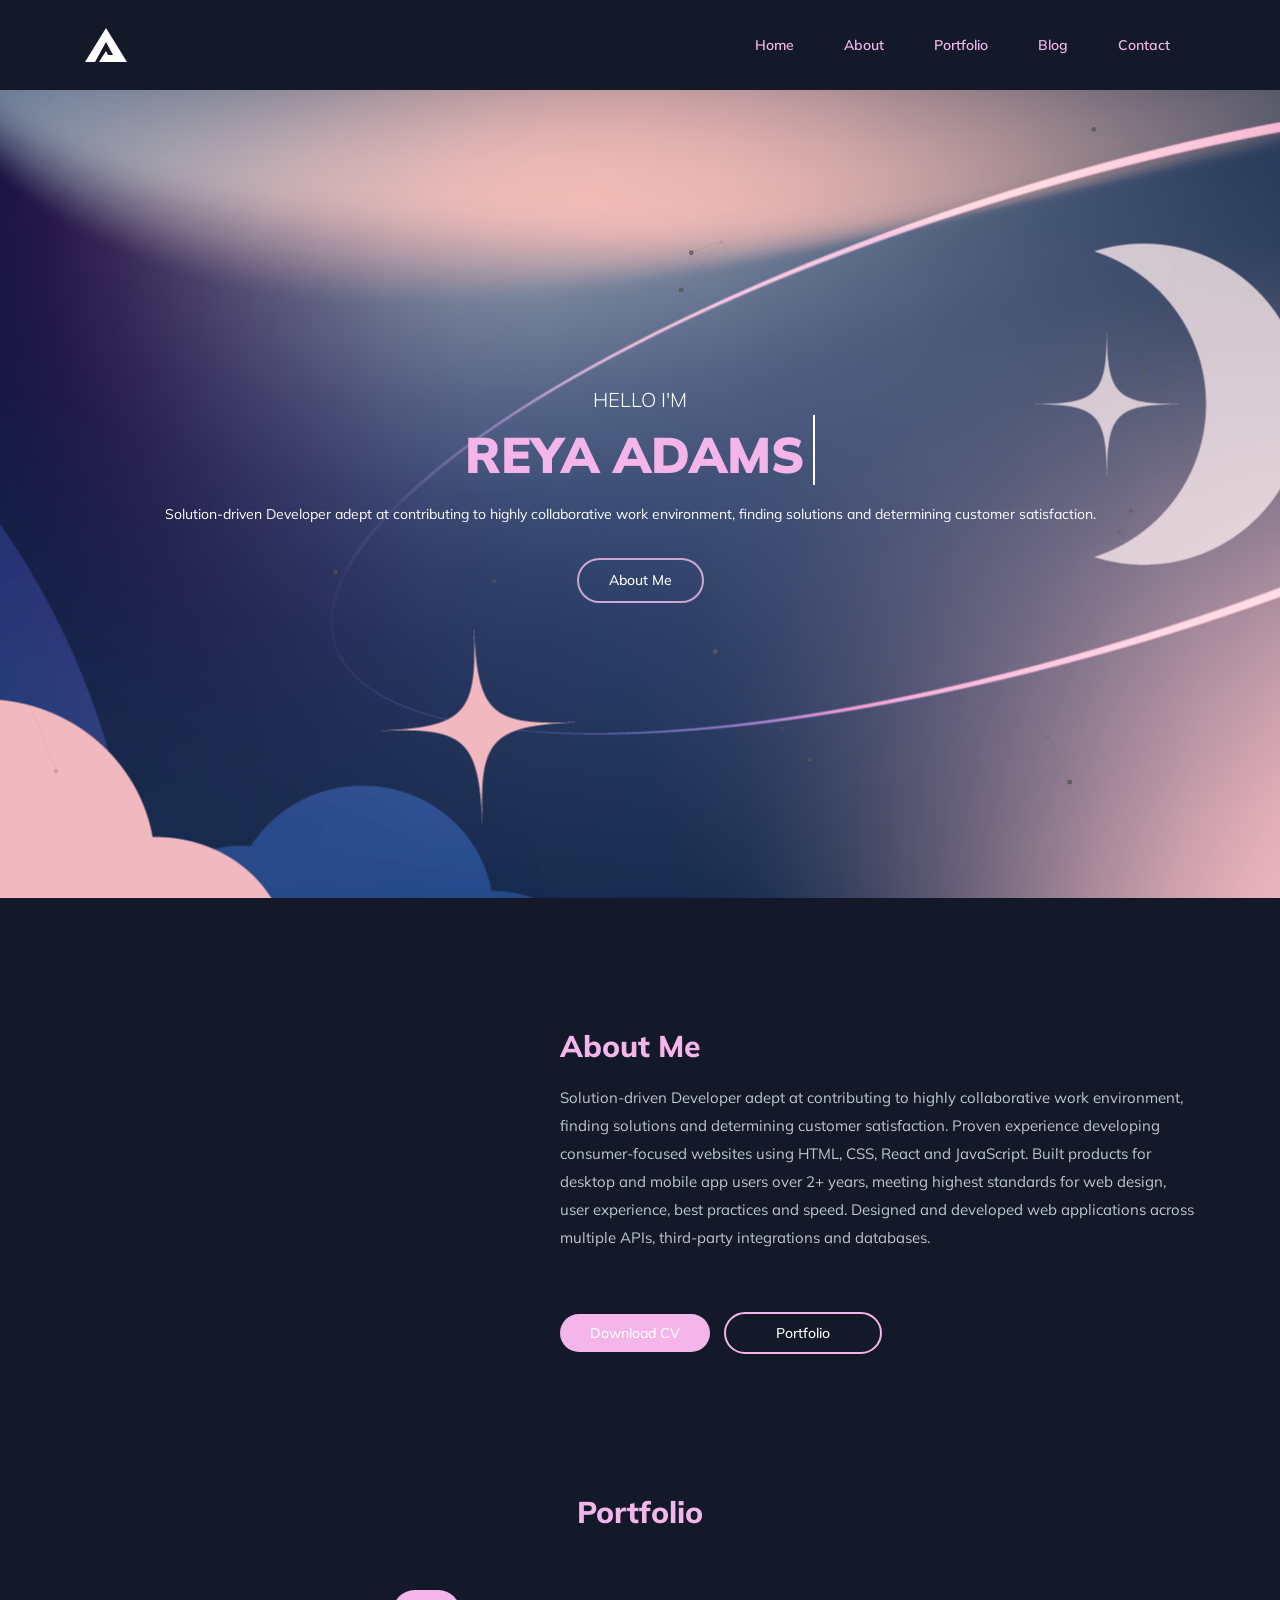
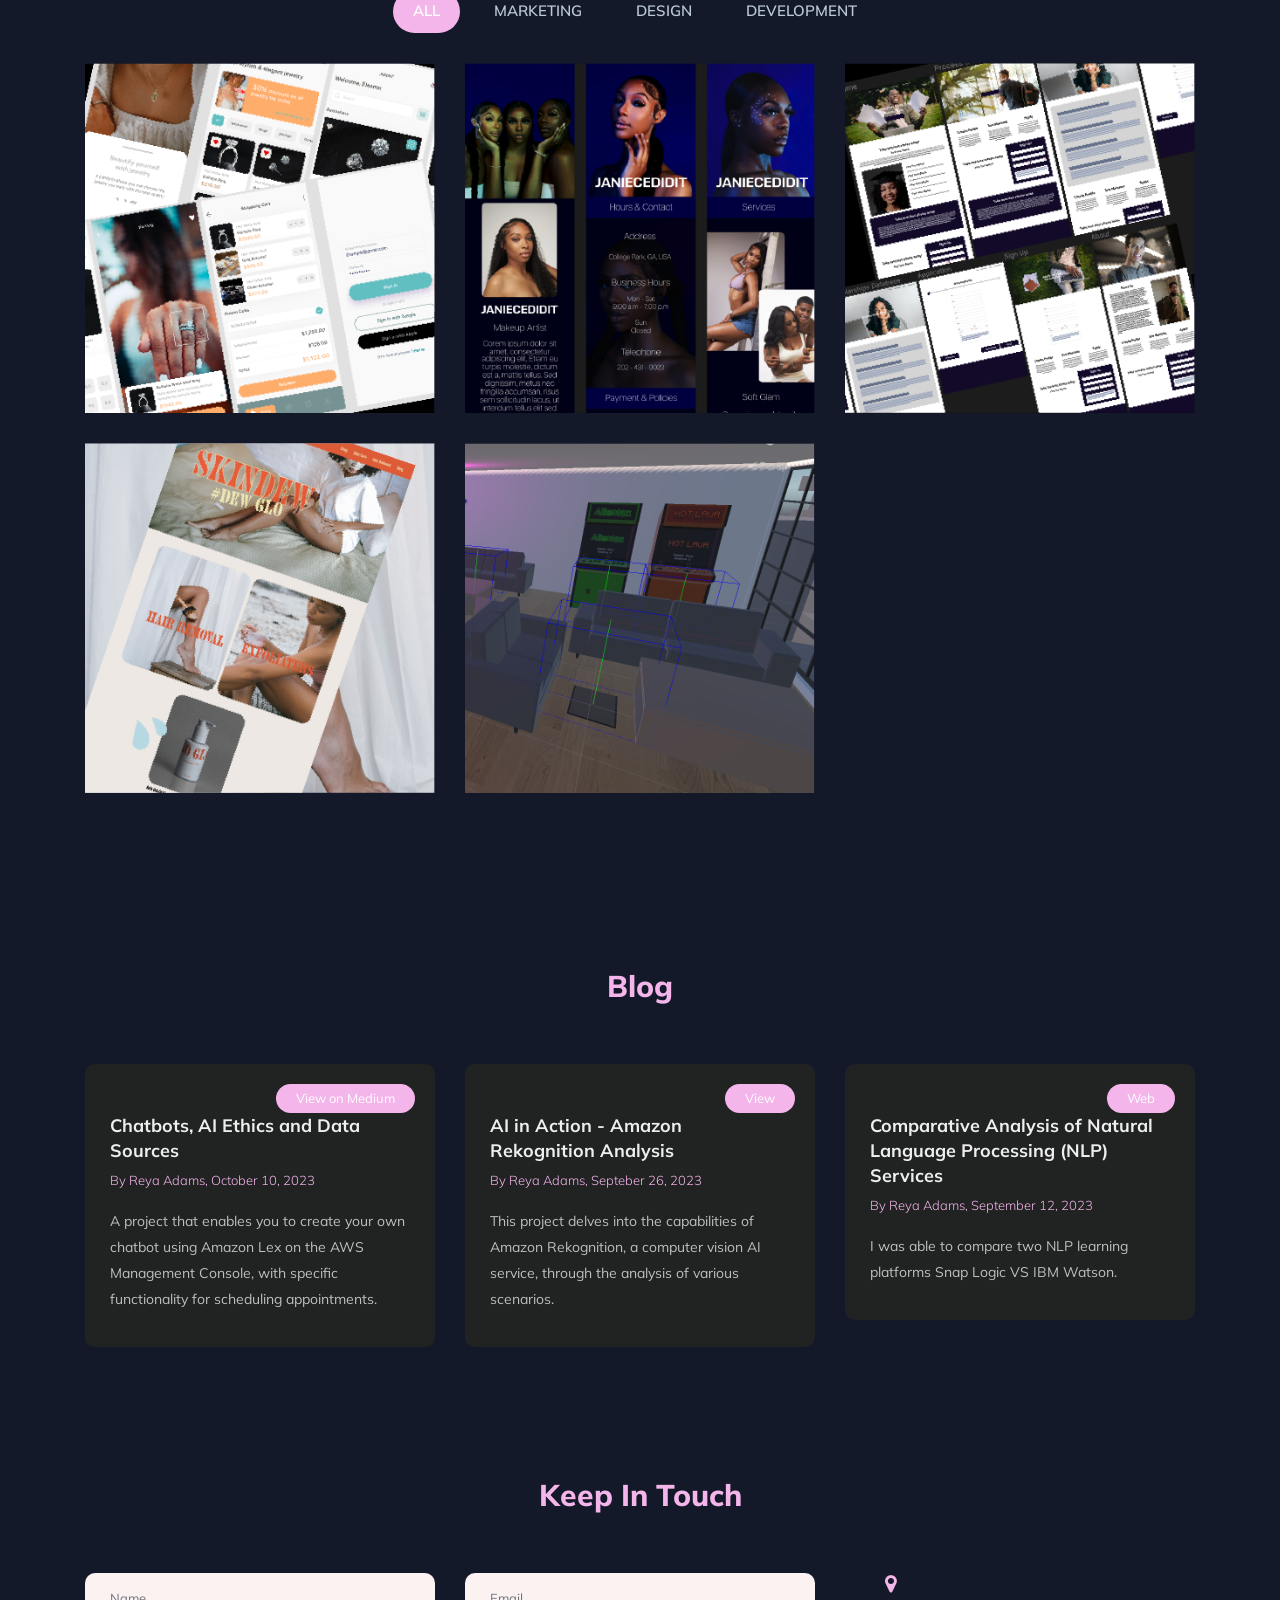
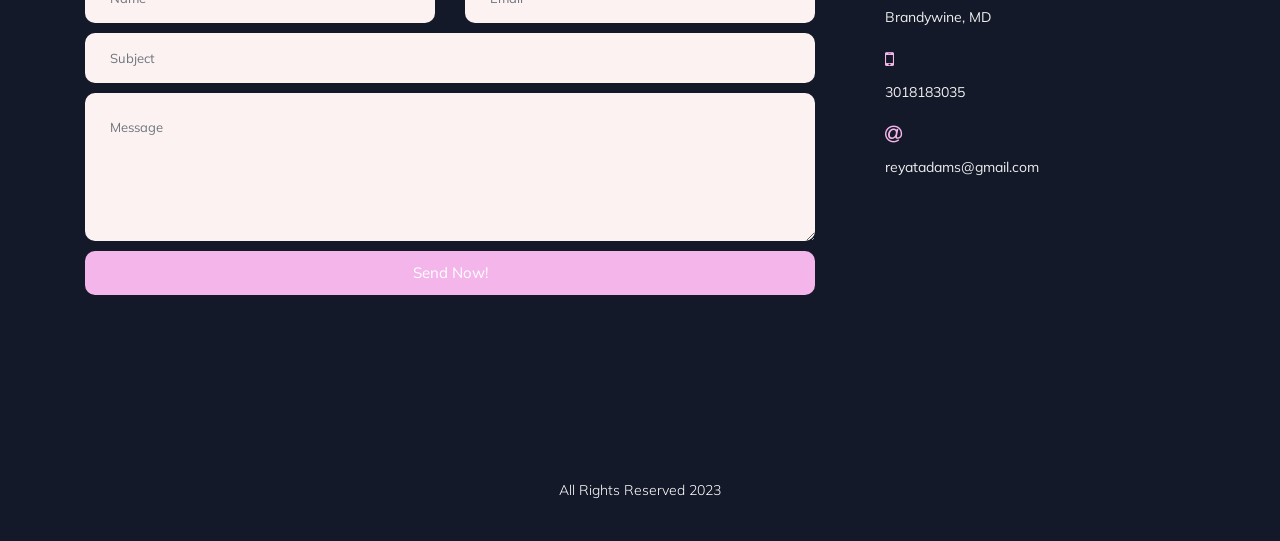
==== commit 1ab490d6: "edited blog posts" ====
--- a/index.html
+++ b/index.html
@@ -154,9 +154,13 @@
                             <div class="overlay text-center">
                                 <div class="content">
                                     <h3>Avant</h3>
-                                    <p>Brand</p>
-                                    <a href="https://via.placeholder.com/400x400" class="image-link">
-                                        <span class="fa fa-eye"></span></a>
+                                    <p>UX, AR</p>
+                                    <a href="https://zany-centipede-e19.notion.site/Avant-AR-Jewelry-App-433da36ceacb49e1bdb801235cee57e1" target="_blank">
+                                        <span class="fa fa-eye"></span></a>
+                                    <p>Avant is a AR app for a fine jewelry brand
+                                        </p>
+                                </a>
+
                                 </div>
                             </div>
                         </div>
@@ -167,10 +171,11 @@
                             <img src="/images/JDI.png" alt="" class="img-fluid">
                             <div class="overlay text-center">
                                 <div class="content">
-                                    <h3>Brex Logo</h3>
+                                    <h3>Janiece Did It</h3>
                                     <p>Brand</p>
-                                    <a href="https://via.placeholder.com/400x400" class="image-link">
-                                        <span class="fa fa-eye"></span></a>
+                                    <a href="https://zany-centipede-e19.notion.site/JanieceDidIt-Graphic-and-Web-Designer-f7ae533151ac4bd69692f7fa4b914fc2" target="_blank">
+                                        <span class="fa fa-eye"></span></a>
+                                        <p>A freelance makeup artist sought to elevate their online presence, I undertook the task of crafting captivating promotional visuals and revamping their booking website.</p>
                                 </div>
                             </div>
                         </div>
@@ -181,10 +186,11 @@
                             <img src="/images/Schola.png" alt="" class="img-fluid">
                             <div class="overlay text-center">
                                 <div class="content">
-                                    <h3>Brex Logo</h3>
-                                    <p>Brand</p>
-                                    <a href="https://via.placeholder.com/400x400" class="image-link">
-                                        <span class="fa fa-eye"></span></a>
+                                    <h3>Schola</h3>
+                                    <p>UX, Web Development</p>
+                                    <a href="https://zany-centipede-e19.notion.site/Schola-Website-Design-f0450f6924e9449490efb173cde50664" target="_blank" >
+                                        <span class="fa fa-eye"></span></a>
+                                        <p>Schola is a new platform that connects students with donors who are passionate about supporting education.</p>
                                 </div>
                             </div>
                         </div>
@@ -209,10 +215,11 @@
                             <img src="/images/VR.png" alt="" class="img-fluid">
                             <div class="overlay text-center">
                                 <div class="content">
-                                    <h3>Brex Logo</h3>
-                                    <p>Brand</p>
-                                    <a href="https://via.placeholder.com/400x400" class="image-link">
-                                        <span class="fa fa-eye"></span></a>
+                                    <h3>SoundBar</h3>
+                                    <p>VR, UX, Development</p>
+                                    <a href="https://zany-centipede-e19.notion.site/SoundBar-VR-App-e793296d2e58451ea17ff1025a0d6cf4" target="_blank">
+                                        <span class="fa fa-eye"></span></a>
+                                        <p>A virtual reality (VR) experience that redefines entertainment and relaxation</p>
                                 </div>
                             </div>
                         </div>
@@ -254,13 +261,13 @@
                     <div class="co-md-6 col-lg-4">
                             <div class="box">
                                 <div class="image">
-                                        <img src="https://via.placeholder.com/400x250" alt="">
-                                        <a href="" class="cate">Web</a>
+                                        <img src="https://i.ytimg.com/vi/VOrSs5Mw_dQ/maxresdefault.jpg" alt="">
+                                        <a href="https://zany-centipede-e19.notion.site/AI-in-Action-Amazon-Rekognition-Analysis-22ed56ecb5674759aa43d98557e8c3c8" target="_blank" class="cate">View</a>
                                 </div>
                                 <div class="text">
-                                        <h3><a href="">Best Design Items to Appeal</a></h3>
-                                        <h4>By Dorian Gray, Jun 27, 2018</h4>
-                                        <p>Lorem Ipsum has been standard. Lorem Ipsum is simply text of the printing and typesetting industry. Lorem Ipsum has been</p>
+                                        <h3><a href="https://zany-centipede-e19.notion.site/AI-in-Action-Amazon-Rekognition-Analysis-22ed56ecb5674759aa43d98557e8c3c8" target="_blank">AI in Action - Amazon Rekognition Analysis</a></h3>
+                                        <h4>By Reya Adams, Septeber 26, 2023</h4>
+                                        <p>This project delves into the capabilities of Amazon Rekognition, a computer vision AI service, through the analysis of various scenarios. </p>
                                 </div>
                             </div>
                         </div>
@@ -268,13 +275,13 @@
                     <div class="co-md-6 col-lg-4">
                             <div class="box">
                                 <div class="image">
-                                        <img src="https://via.placeholder.com/400x250" alt="">
-                                        <a href="" class="cate">Web</a>
+                                        <img src="https://images.spiceworks.com/wp-content/uploads/2022/06/06051453/why-nlp-is-the-next-big-thing-in-ai-for-enterprise.jpg" alt="">
+                                        <a href="https://zany-centipede-e19.notion.site/Comparative-Analysis-of-Natural-Language-Processing-NLP-Services-e71428cd186b424384e89a7078c5ef52" target="_blank" class="cate">Web</a>
                                 </div>
                                 <div class="text">
-                                        <h3><a href="">The 20 Best Lightroom Presets</a></h3>
-                                        <h4>By Dorian Gray, Jun 27, 2018</h4>
-                                        <p>Lorem Ipsum has been standard. Lorem Ipsum is simply text of the printing and typesetting industry. Lorem Ipsum has been</p>
+                                        <h3><a href="https://zany-centipede-e19.notion.site/Comparative-Analysis-of-Natural-Language-Processing-NLP-Services-e71428cd186b424384e89a7078c5ef52" target="_blank">Comparative Analysis of Natural Language Processing (NLP) Services</a></h3>
+                                        <h4>By Reya Adams, September 12, 2023</h4>
+                                        <p>I was able to compare two NLP learning platforms Snap Logic VS IBM Watson.</p>
                                 </div>
                             </div>
                         </div>
--- a/css/main.css
+++ b/css/main.css
@@ -301,7 +301,7 @@
 ========================== */
 
 .blog {
-    padding: 100px 0;
+    padding: 130px 0;
     background: #141929;
 }
 
@@ -368,7 +368,7 @@
 
 
 /* ==========================
-   [09]. Contact
+   [06]. Contact
 ========================== */
 
 .contact {
@@ -416,7 +416,7 @@
 
 
 /* ==========================
-   [10]. Footer
+   [07]. Footer
 ========================== */
 .footer {
     padding: 40px 0;
@@ -438,7 +438,7 @@
 
 
 /* ==========================
-   [11]. Media
+   [08]. Media
 ========================== */
 /*Small devices (landscape phones, 576px and up) */
 @media (max-width: 575.99px) {
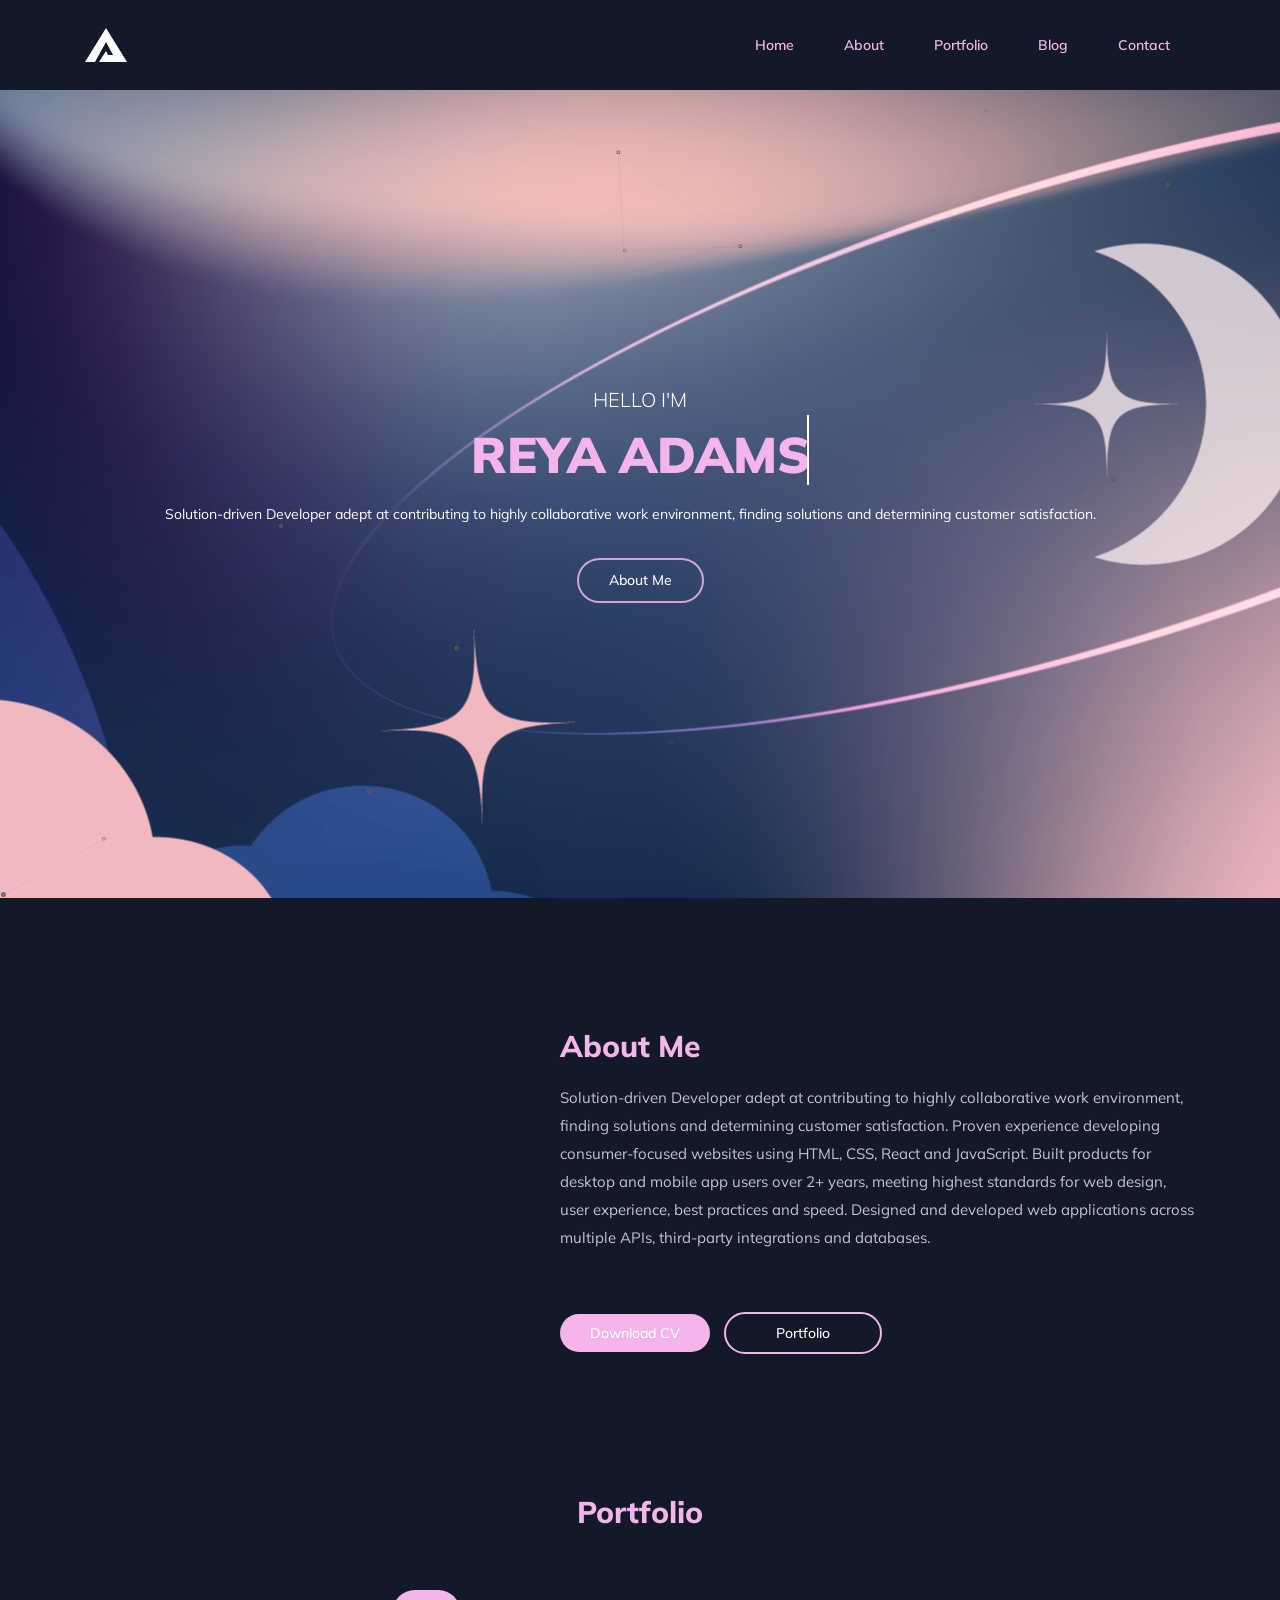
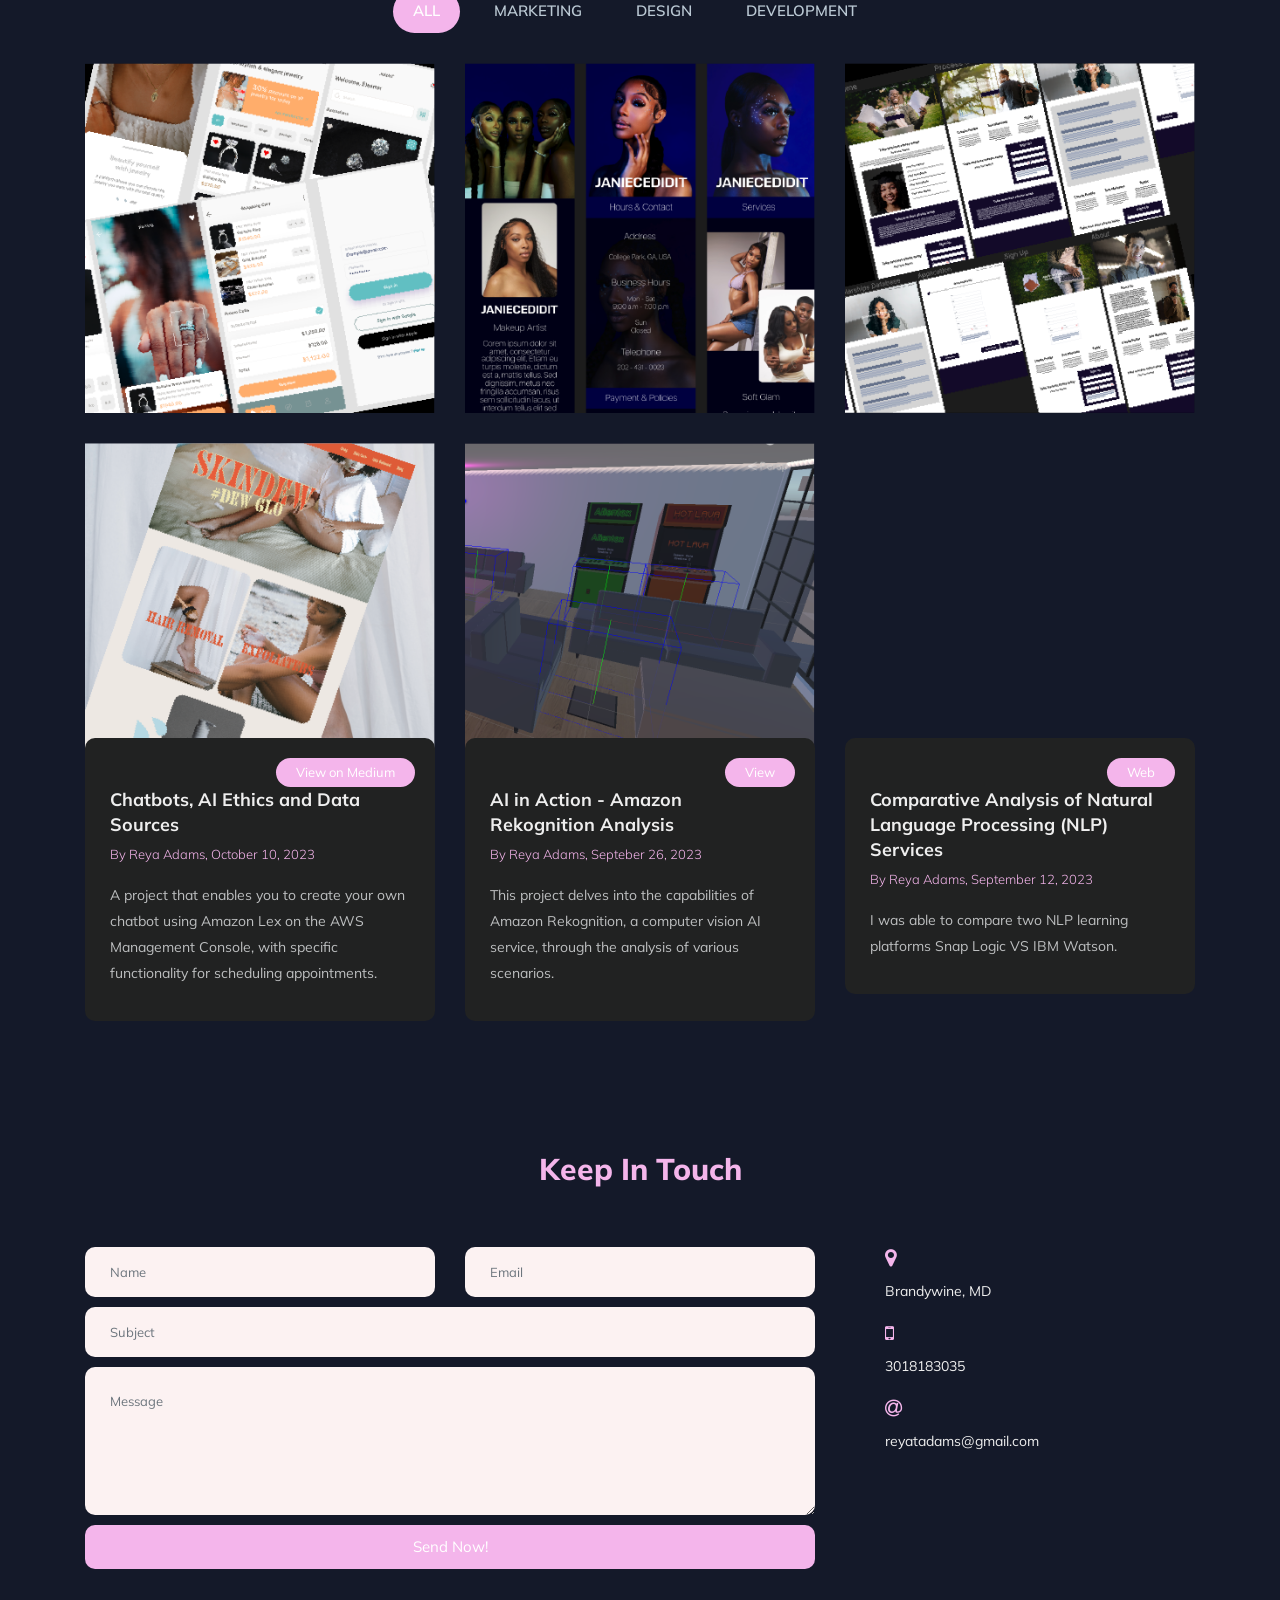
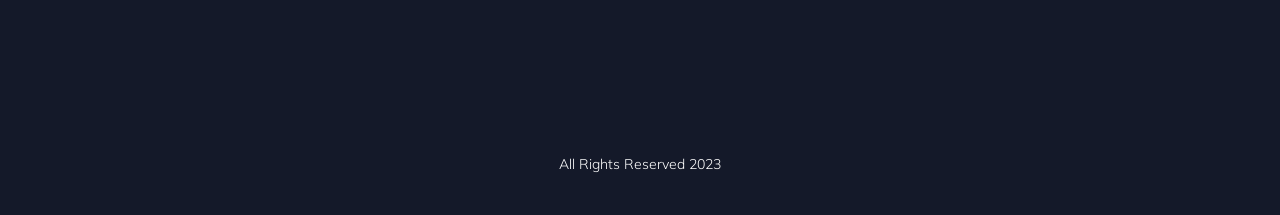
==== commit 731bb73d: "organized project categories" ====
--- a/index.html
+++ b/index.html
@@ -148,7 +148,7 @@
                 </div>
                 <div class="row grid">
                     <!-- Image-1 -->
-                    <div class="col-lg-4 col-md-6 grid-item marketing">
+                    <div class="col-lg-4 col-md-6 grid-item design">
                         <div class="single-portfolio-item ">
                             <img src="/images/Avant.png" alt="" class="img-fluid">
                             <div class="overlay text-center">
@@ -181,7 +181,7 @@
                         </div>
                     </div>
                     <!-- Image-3 -->
-                    <div class="col-lg-4 col-md-6 grid-item design">
+                    <div class="col-lg-4 col-md-6 grid-item development">
                         <div class="single-portfolio-item">
                             <img src="/images/Schola.png" alt="" class="img-fluid">
                             <div class="overlay text-center">
